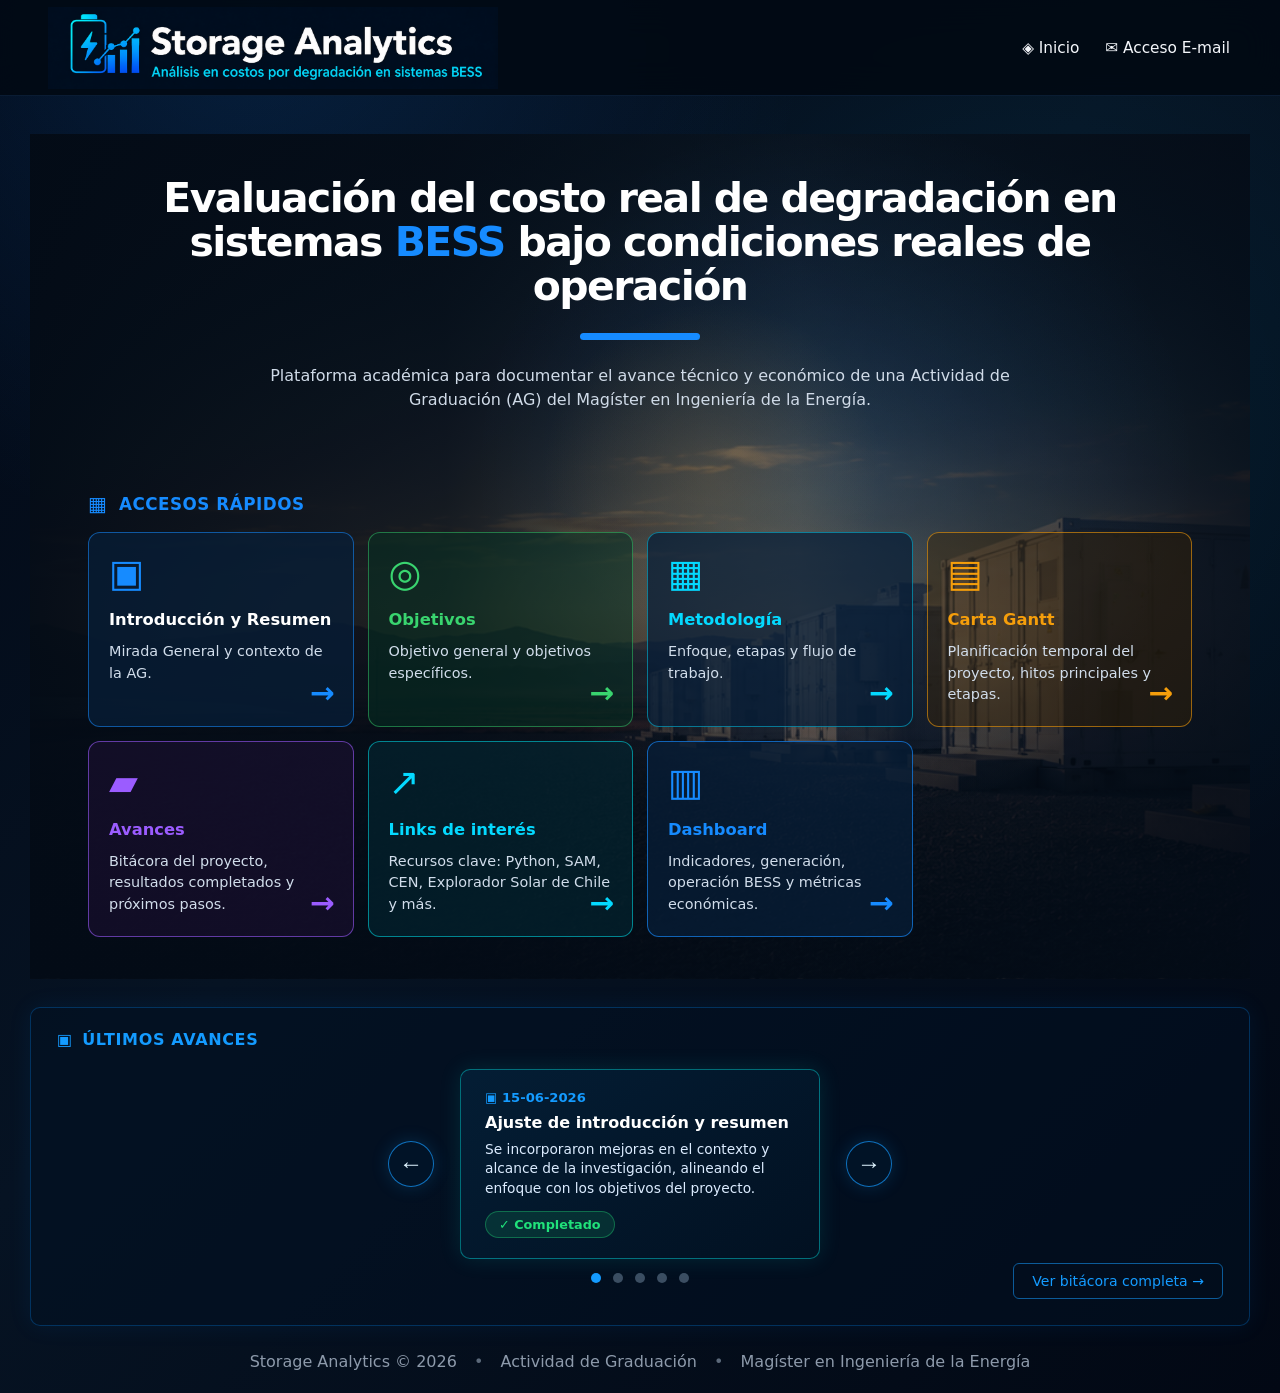
==== index.html @ b5ab6963 "Update index.html" ====
<!DOCTYPE html>
<html lang="es">
<head>
  <meta charset="UTF-8" />
  <meta name="viewport" content="width=device-width, initial-scale=1.0" />

  <title>Storage Analytics | Plataforma de análisis en costos por degradación en sistemas BESS</title>

  <link rel="stylesheet" href="styles.css" />
</head>

<body>
  <header class="site-header">
<a href="/" class="brand" aria-label="Storage Analytics">
  <img src="/assets/logo-storage-analytics.png" alt="Storage Analytics" class="brand-logo">
</a>

    <nav class="nav" aria-label="Navegación principal">
      <a href="index.html">◈ Inicio</a>
      <a href="index.html">✉︎ Acceso E-mail</a>
    </nav>
  </header>

  <main class="home">
    <section class="hero-section" id="inicio">
      <div class="hero-content">
        <div class="hero-text">
          <h2>
            Evaluación del costo real de degradación en sistemas
            <span>BESS</span> bajo condiciones reales de operación
          </h2>

          <div class="title-line"></div>

          <p>
            Plataforma académica para documentar el avance técnico y económico de
            una Actividad de Graduación (AG) del Magíster en Ingeniería de la Energía.
          </p>
        </div>
      </div>

      <section class="quick-section">
        <div class="section-heading">
          <span>▦</span>
          <h3>Accesos rápidos</h3>
        </div>

        <div class="quick-grid">
          <a href="resumen_introduccion" class="quick-card project-card">
            <div class="quick-icon">▣</div>
            <h4>Introducción y Resumen</h4>
            <p>Mirada General y contexto de la AG.</p>
            <span class="quick-arrow">→</span>
          </a>

          <a href="objetivos" class="quick-card objectives-card">
            <div class="quick-icon">◎</div>
            <h4>Objetivos</h4>
            <p>Objetivo general y objetivos específicos.</p>
            <span class="quick-arrow">→</span>
          </a>

          <a href="/metodologia/bloque-1/" class="quick-card methodology-card">
            <div class="quick-icon">▦</div>
            <h4>Metodología</h4>
            <p>Enfoque, etapas y flujo de trabajo.</p>
            <span class="quick-arrow">→</span>
          </a>

          <a href="/gantt/" class="quick-card gantt-card">
            <div class="quick-icon">▤</div>
            <h4>Carta Gantt</h4>
            <p>Planificación temporal del proyecto, hitos principales y etapas.</p>
            <span class="quick-arrow">→</span>
          </a>

          <a href="/avances/" class="quick-card progress-card">
            <div class="quick-icon">▰</div>
            <h4>Avances</h4>
            <p>Bitácora del proyecto, resultados completados y próximos pasos.</p>
            <span class="quick-arrow">→</span>
          </a>

          <a href="/links/" class="quick-card links-card">
            <div class="quick-icon">↗</div>
            <h4>Links de interés</h4>
            <p>Recursos clave: Python, SAM, CEN, Explorador Solar de Chile y más.</p>
            <span class="quick-arrow">→</span>
          </a>

          <a href="/dashboard/" class="quick-card dashboard-card">
            <div class="quick-icon">▥</div>
            <h4>Dashboard</h4>
            <p>Indicadores, generación, operación BESS y métricas económicas.</p>
            <span class="quick-arrow">→</span>
          </a>
        </div>
      </section>
    </section>
    <section class="ultimos-avances">
  <div class="section-title">
    <span>▣</span>
    <h2>ÚLTIMOS AVANCES</h2>
  </div>

  <div class="avances-carousel">
    <button class="carousel-btn left" onclick="cambiarAvance(-1)">←</button>

    <div class="avance-card" id="avanceCard">
      <div class="avance-fecha">▣ 15-06-2026</div>
      <h3>Ajuste de introducción y resumen</h3>
      <p>
        Se incorporaron mejoras en el contexto y alcance de la investigación,
        alineando el enfoque con los objetivos del proyecto.
      </p>
      <span class="avance-estado completado">✓ Completado</span>
    </div>

    <button class="carousel-btn right" onclick="cambiarAvance(1)">→</button>
  </div>

  <div class="carousel-dots" id="carouselDots">
    <span class="dot active"></span>
    <span class="dot"></span>
    <span class="dot"></span>
    <span class="dot"></span>
    <span class="dot"></span>
  </div>

  <div class="bitacora-link">
    <a href="avances.html">Ver bitácora completa →</a>
  </div>
</section>
  </main>

  <footer class="site-footer">
    <p>
      Storage Analytics © 2026
      <span>•</span>
      Actividad de Graduación
      <span>•</span>
      Magíster en Ingeniería de la Energía
    </p>
  </footer>
  <script>
  const avances = [
    {
      fecha: "15-06-2026",
      titulo: "Sección de introducción y resumen",
      estado: "✓ Completado/En Revisión"
    },
    {
      fecha: "15-06-2026",
      titulo: "Sección de Objetivos",
      estado: "✓ Completado/En Revisión"
    },
    {
      fecha: "15-06-2026",
      titulo: "Sección de metodología",
      estado: "En proceso"
    },
    {
      fecha: "15-06-2026",
      titulo: "Procesamiento de datos meteorológicos",
      estado: "En proceso"
    }
  ];

  let avanceActual = 0;

  function cambiarAvance(direccion) {
    avanceActual += direccion;

    if (avanceActual < 0) {
      avanceActual = avances.length - 1;
    }

    if (avanceActual >= avances.length) {
      avanceActual = 0;
    }

    actualizarAvance();
  }

  function actualizarAvance() {
    const avance = avances[avanceActual];
    const card = document.getElementById("avanceCard");

    card.innerHTML = `
      <div class="avance-fecha">▣ ${avance.fecha}</div>
      <h3>${avance.titulo}</h3>
      <p>${avance.descripcion}</p>
      <span class="avance-estado completado">${avance.estado}</span>
    `;

    const dots = document.querySelectorAll(".dot");
    dots.forEach((dot, index) => {
      dot.classList.toggle("active", index === avanceActual);
    });
  }
</script>
</body>
</html>
---- styles.css ----
/* =========================================================
   Storage Analytics - styles.css limpio
   Página principal
   ========================================================= */

:root {
  --bg: #030b16;
  --bg-2: #061426;
  --bg-3: #081d35;
  --panel: rgba(6, 21, 40, 0.84);
  --panel-strong: rgba(8, 30, 56, 0.92);
  --border: rgba(70, 151, 255, 0.27);
  --border-strong: rgba(70, 151, 255, 0.48);

  --text: #ffffff;
  --muted: #b9c8d8;
  --muted-2: #8193a8;

  --blue: #168bff;
  --blue-2: #0077ff;
  --cyan: #04d9ff;
  --green: #39d46f;
  --orange: #f59e0b;
  --purple: #9b5cff;

  --radius-lg: 22px;
  --radius-md: 16px;
  --shadow: 0 30px 80px rgba(0, 0, 0, 0.35);
}

* {
  box-sizing: border-box;
}

html {
  scroll-behavior: smooth;
}

body {
  margin: 0;
  min-height: 100vh;
  font-family: Inter, system-ui, -apple-system, BlinkMacSystemFont, "Segoe UI", sans-serif;
  color: var(--text);
  background:
    radial-gradient(circle at 20% 0%, rgba(22, 139, 255, 0.16), transparent 32%),
    radial-gradient(circle at 80% 30%, rgba(0, 210, 255, 0.08), transparent 35%),
    linear-gradient(135deg, #020815 0%, #061323 45%, #020814 100%);
}

a {
  color: inherit;
}

/* =========================================================
   HEADER
   ========================================================= */

.site-header {
  min-height: 92px;
  padding: 0 48px;
  display: flex;
  align-items: center;
  justify-content: space-between;
  gap: 42px;
  background: rgba(2, 9, 19, 0.9);
  border-bottom: 1px solid rgba(70, 151, 255, 0.13);
  backdrop-filter: blur(18px);
  position: sticky;
  top: 0;
  z-index: 50;
}

.brand {
  width: 340px;
  height: 60px;
  display: block;
  flex: 0 0 auto;
  text-decoration: none;
  overflow: hidden;
  background-image: url("/assets/logo-storage-analytics.png");
  background-repeat: no-repeat;
  background-position: left center;
  background-size: contain;
}

.brand-icon,
.brand-text {
  display: none;
}

.brand-logo,
.brand img {
  width: auto;
  height: 60px;
  max-width: 340px;
  max-height: 60px;
  display: block;
  object-fit: contain;
}

.brand:has(.brand-logo),
.brand:has(img) {
  width: auto;
  max-width: 340px;
  background-image: none;
}


.nav {
  display: flex;
  align-items: center;
  justify-content: flex-end;
  gap: clamp(18px, 1.7vw, 34px);
  margin-left: auto;
}

.nav > a {
  position: relative;
  text-decoration: none;
  color: #f4f7fb;
  font-size: 0.96rem;
  font-weight: 500;
  padding: 34px 2px;
  transition: color 0.2s ease;
  white-space: nowrap;
}

.nav > a:hover {
  color: var(--blue);
}

/* =========================================================
   HOME + HERO
   ========================================================= */

.home {
  width: min(100%, 1780px);
  margin: 0 auto;
  padding: 38px 30px 0;
}

.hero-section {
  position: relative;
  min-height: 760px;
  overflow: hidden;
  display: flex;
  flex-direction: column;
  justify-content: center;
  padding: 52px 58px 42px;
}

.hero-section::before {
  content: "";
  position: absolute;
  inset: 0;
  background:
    linear-gradient(90deg, rgba(3, 11, 22, 0.98) 0%, rgba(3, 11, 22, 0.84) 34%, rgba(3, 11, 22, 0.34) 63%, rgba(3, 11, 22, 0.82) 100%),
    linear-gradient(0deg, rgba(3, 11, 22, 0.92), rgba(3, 11, 22, 0.10) 44%, rgba(3, 11, 22, 0.68)),
    url("/assets/solar-bess-hero.jpg");
  background-size: cover;
  background-position: center;
  opacity: 0.98;
  z-index: -2;
}

.hero-section::after {
  content: "";
  position: absolute;
  inset: 0;
  background:
    radial-gradient(circle at 56% 40%, rgba(255, 174, 63, 0.14), transparent 20%),
    radial-gradient(circle at 66% 40%, rgba(22, 139, 255, 0.11), transparent 38%);
  z-index: -1;
}

/* BLOQUE DEL TEXTO: ocupa el ancho central marcado */
.hero-content {
  width: min(100%, 1120px);
  max-width: 1120px;
  margin: 0 auto;
  transform: translateY(-10px);
}

.hero-text {
  width: 100%;
  max-width: 1120px;
  text-align: center;
}

.hero-text h2 {
  width: 100%;
  max-width: 1120px;
  margin: 0 auto;
  font-size: clamp(2.55rem, 3.2vw, 4.25rem);
  line-height: 1.08;
  letter-spacing: -0.038em;
  text-align: center;
}

.hero-text h2 span {
  color: var(--blue);
}

.title-line {
  width: 120px;
  height: 7px;
  background: var(--blue);
  border-radius: 999px;
  margin: 24px auto 24px;
}

.hero-text p {
  max-width: 780px;
  margin: 0 auto 16px;
  color: #d0dbe8;
  line-height: 1.5;
  font-size: 1rem;
  text-align: center;
}

/* =========================================================
   ACCESOS RÁPIDOS DENTRO DEL HERO
   ========================================================= */

.quick-section {
  width: 100%;
  margin-top: 54px;
  position: relative;
  z-index: 2;
}

.section-heading {
  display: flex;
  align-items: center;
  gap: 12px;
  color: var(--blue);
  margin: 0 0 16px 0;
}

.section-heading span {
  font-size: 1.25rem;
}

.section-heading h3 {
  margin: 0;
  text-transform: uppercase;
  letter-spacing: 0.03em;
  font-size: 1.05rem;
}

.quick-grid {
  display: grid;
  grid-template-columns: repeat(7, minmax(0, 1fr));
  gap: 14px;
  width: 100%;
}

.quick-card {
  position: relative;
  min-height: 176px;
  padding: 22px 20px 20px;
  border-radius: 12px;
  background: rgba(8, 30, 56, 0.74);
  border: 1px solid rgba(70, 151, 255, 0.35);
  color: #ffffff;
  text-decoration: none;
  overflow: hidden;
  transition:
    transform 0.2s ease,
    background 0.2s ease,
    border-color 0.2s ease;
}

.quick-card::before {
  content: "";
  position: absolute;
  inset: 0;
  background: radial-gradient(circle at 15% 10%, rgba(255, 255, 255, 0.08), transparent 30%);
  opacity: 0;
  transition: opacity 0.2s ease;
}

.quick-card:hover {
  transform: translateY(-5px);
  background: rgba(10, 39, 72, 0.92);
}

.quick-card:hover::before {
  opacity: 1;
}

.quick-icon {
  font-size: 2.35rem;
  line-height: 1;
  margin-bottom: 18px;
}

.quick-card h4 {
  margin: 0 0 12px;
  font-size: 1.02rem;
}

.quick-card p {
  margin: 0;
  color: #d1ddeb;
  line-height: 1.5;
  font-size: 0.9rem;
}

.quick-arrow {
  position: absolute;
  right: 18px;
  bottom: 16px;
  font-size: 1.85rem;
  font-weight: 900;
}

.project-card {
  border-color: rgba(22, 139, 255, 0.55);
}

.project-card .quick-icon,
.project-card .quick-arrow {
  color: var(--blue);
}

.objectives-card {
  border-color: rgba(57, 212, 111, 0.48);
  background: rgba(4, 48, 35, 0.52);
}

.objectives-card .quick-icon,
.objectives-card h4,
.objectives-card .quick-arrow {
  color: var(--green);
}

.methodology-card {
  border-color: rgba(4, 217, 255, 0.48);
}

.methodology-card .quick-icon,
.methodology-card h4,
.methodology-card .quick-arrow {
  color: var(--cyan);
}

.gantt-card {
  border-color: rgba(245, 158, 11, 0.58);
  background: rgba(57, 37, 6, 0.42);
}

.gantt-card .quick-icon,
.gantt-card h4,
.gantt-card .quick-arrow {
  color: var(--orange);
}

.progress-card {
  border-color: rgba(155, 92, 255, 0.58);
  background: rgba(35, 18, 59, 0.46);
}

.progress-card .quick-icon,
.progress-card h4,
.progress-card .quick-arrow {
  color: var(--purple);
}

.links-card {
  border-color: rgba(0, 210, 220, 0.58);
  background: rgba(3, 45, 57, 0.5);
}

.links-card .quick-icon,
.links-card h4,
.links-card .quick-arrow {
  color: var(--cyan);
}

.dashboard-card {
  border-color: rgba(22, 139, 255, 0.65);
}

.dashboard-card .quick-icon,
.dashboard-card h4,
.dashboard-card .quick-arrow {
  color: var(--blue);
}

/* =========================================================
   FOOTER
   ========================================================= */

.site-footer {
  padding: 26px 30px 22px;
  text-align: center;
  color: #8d9aab;
}

.site-footer p {
  margin: 0;
}

.site-footer span {
  margin: 0 12px;
  color: #5b697a;
}

/* =========================================================
   RESPONSIVE
   ========================================================= */

@media (max-width: 1450px) {
  .hero-content {
    width: min(100%, 980px);
    max-width: 980px;
    margin-left: auto;
    margin-right: auto;
  }

  .hero-text,
  .hero-text h2 {
    max-width: 980px;
  }

  .quick-grid {
    grid-template-columns: repeat(4, minmax(0, 1fr));
  }
}

@media (max-width: 1180px) {
  .site-header {
    height: auto;
    min-height: 92px;
    padding: 18px 26px;
    flex-direction: column;
    align-items: flex-start;
    gap: 18px;
  }

  .nav {
    width: 100%;
    justify-content: flex-start;
    flex-wrap: wrap;
    gap: 18px 28px;
    margin-left: 0;
  }

  .nav > a {
    padding: 8px 0 14px;
  }

  .home {
    padding: 28px 20px 0;
  }

  .hero-section {
    min-height: auto;
    padding: 58px 36px 38px;
  }

  .hero-content {
    width: 100%;
    max-width: 100%;
    transform: none;
  }

  .hero-text,
  .hero-text h2 {
    max-width: 100%;
  }

  .quick-grid {
    grid-template-columns: repeat(2, minmax(0, 1fr));
  }
}

@media (max-width: 720px) {
  .home {
    padding: 24px 16px 0;
  }

  .site-header {
    padding: 16px;
    gap: 16px;
  }

  .brand {
    width: 260px;
    height: 50px;
    background-size: contain;
  }

  .brand-logo,
  .brand img {
    height: 50px;
    max-width: 260px;
    max-height: 50px;
  }

  .brand:has(.brand-logo),
  .brand:has(img) {
    max-width: 260px;
  }

  .nav {
    flex-direction: column;
    align-items: stretch;
    gap: 0;
  }

  .nav > a {
    display: block;
    width: 100%;
    padding: 12px 0;
    text-align: left;
  }

  .hero-section {
    padding: 42px 22px 30px;
  }

  .hero-text h2 {
    font-size: 2.15rem;
  }

  .hero-text p {
    font-size: 0.96rem;
  }

  .quick-grid {
    grid-template-columns: 1fr;
  }

  .quick-card {
    min-height: 150px;
  }

  .site-footer p {
    line-height: 1.8;
  }
}
/* =========================================================
   REPARACIÓN PÁGINAS INTERNAS
   resumen_introduccion / objetivos / metodologia / avances
   ========================================================= */

.block-page {
  width: min(100%, 1780px);
  margin: 0 auto;
  padding: 38px 30px 0;
}

.block-hero {
  position: relative;
  min-height: 420px;
  display: flex;
  flex-direction: column;
  justify-content: center;
  padding: 64px 58px;
  overflow: hidden;
  background:
    linear-gradient(90deg, rgba(3, 11, 22, 0.98), rgba(3, 11, 22, 0.72)),
    url("/assets/solar-bess-hero.jpg");
  background-size: cover;
  background-position: center;
  border: 1px solid var(--border);
}

.block-kicker {
  display: inline-block;
  margin-bottom: 14px;
  color: var(--blue);
  font-size: 0.86rem;
  font-weight: 850;
  text-transform: uppercase;
  letter-spacing: 0.08em;
}

.block-hero h2 {
  margin: 0;
  max-width: 900px;
  font-size: clamp(2.2rem, 3.8vw, 4.2rem);
  line-height: 1.08;
  letter-spacing: -0.05em;
}

.block-hero p {
  max-width: 980px;
  margin: 22px 0 0;
  color: #d0dbe8;
  font-size: 1.04rem;
  line-height: 1.65;
  text-align: justify;
}

.block-intro-grid {
  display: grid;
  grid-template-columns: 1fr 1fr;
  gap: 22px;
  margin-top: 26px;
}

.block-card {
  padding: 28px;
  border-radius: var(--radius-md);
  background: rgba(4, 16, 31, 0.82);
  border: 1px solid var(--border);
  backdrop-filter: blur(14px);
  box-shadow: var(--shadow);
}

.block-card-large {
  grid-row: span 2;
}

.block-card-header {
  display: flex;
  align-items: center;
  gap: 12px;
  margin-bottom: 18px;
}

.block-card-header span {
  color: var(--blue);
  font-size: 1.5rem;
}

.block-card-header h3 {
  margin: 0;
  color: #ffffff;
  font-size: 1.45rem;
  line-height: 1.2;
}

.block-card p {
  margin: 0 0 16px;
  color: #cbd8e8;
  font-size: 1.04rem;
  line-height: 1.75;
  text-align: justify;
  text-justify: inter-word;
}

.block-card p:last-child {
  margin-bottom: 0;
}

.block-list {
  list-style: none;
  padding: 0;
  margin: 0;
  display: grid;
  gap: 16px;
}

.block-list li {
  padding: 16px;
  border-radius: 12px;
  background: rgba(8, 30, 56, 0.7);
  border: 1px solid rgba(70, 151, 255, 0.22);
}

.block-list strong {
  display: block;
  margin-bottom: 6px;
  color: #ffffff;
  font-weight: 700;
}

.block-list span {
  display: block;
  color: var(--muted);
  line-height: 1.5;
  font-size: 0.94rem;
}

.block-workflow {
  margin-top: 26px;
  padding: 30px 38px 34px;
  border-radius: var(--radius-md);
  background: rgba(4, 16, 31, 0.78);
  border: 1px solid var(--border);
  backdrop-filter: blur(12px);
  box-shadow: var(--shadow);
}

.block-flow-grid {
  display: grid;
  grid-template-columns: repeat(6, minmax(0, 1fr));
  gap: 16px;
}

.block-step {
  min-height: 210px;
  padding: 22px 18px;
  border-radius: 14px;
  background: rgba(8, 30, 56, 0.82);
  border: 1px solid rgba(70, 151, 255, 0.28);
}

.block-step span {
  display: inline-grid;
  place-items: center;
  width: 34px;
  height: 34px;
  margin-bottom: 14px;
  border-radius: 50%;
  background: rgba(22, 139, 255, 0.18);
  border: 1px solid rgba(70, 151, 255, 0.48);
  color: var(--blue);
  font-size: 0.85rem;
  font-weight: 900;
}

.block-step h4 {
  margin: 0 0 10px;
  color: #ffffff;
  font-size: 1.05rem;
}

.block-step p {
  margin: 0;
  color: #c6d5e6;
  font-size: 0.92rem;
  line-height: 1.5;
  text-align: justify;
}

.block-comparison {
  display: grid;
  grid-template-columns: repeat(2, minmax(0, 1fr));
  gap: 22px;
  margin-top: 26px;
}

.comparison-card {
  padding: 30px;
  border-radius: var(--radius-md);
  background: rgba(4, 16, 31, 0.82);
  border: 1px solid var(--border);
  box-shadow: var(--shadow);
}

.comparison-card h3 {
  margin: 0 0 14px;
  color: #ffffff;
  font-size: 1.45rem;
}

.comparison-card p {
  margin: 0;
  color: #cbd8e8;
  font-size: 1.04rem;
  line-height: 1.65;
  text-align: justify;
}

.block-output {
  display: flex;
  align-items: center;
  justify-content: space-between;
  gap: 30px;
  margin-top: 26px;
  padding: 34px;
  border-radius: var(--radius-md);
  background:
    linear-gradient(135deg, rgba(22, 139, 255, 0.16), rgba(4, 16, 31, 0.92));
  border: 1px solid rgba(70, 151, 255, 0.34);
  box-shadow: var(--shadow);
}

.block-output h3 {
  margin: 0 0 12px;
  font-size: 1.6rem;
}

.block-output p {
  max-width: 880px;
  margin: 0;
  color: #cbd8e8;
  font-size: 1.04rem;
  line-height: 1.6;
  text-align: justify;
}

@media (max-width: 1280px) {
  .block-flow-grid {
    grid-template-columns: repeat(3, minmax(0, 1fr));
  }
}

@media (max-width: 1180px) {
  .block-intro-grid,
  .block-comparison {
    grid-template-columns: 1fr;
  }

  .block-card-large {
    grid-row: auto;
  }

  .block-output {
    flex-direction: column;
    align-items: flex-start;
  }
}

@media (max-width: 720px) {
  .block-page {
    padding: 24px 16px 0;
  }

  .block-hero {
    min-height: 360px;
    padding: 38px 24px;
  }

  .block-hero h2 {
    font-size: 2.2rem;
  }

  .block-hero p {
    font-size: 0.96rem;
  }

  .block-card,
  .block-workflow,
  .comparison-card,
  .block-output {
    padding: 22px 18px;
  }

  .block-flow-grid {
    grid-template-columns: 1fr;
  }

  .block-step {
    min-height: auto;
  }
}
/* FIX FINAL LOGO LEGIBLE */

.site-header {
  min-height: 96px !important;
  height: 96px !important;
  padding: 0 48px !important;
}

.brand {
  width: 450px !important;
  height: 82px !important;
  max-width: 450px !important;
  max-height: 82px !important;
  flex: 0 0 450px !important;
  display: block !important;
  overflow: hidden !important;
  background-image: url("/assets/logo-storage-analytics.png") !important;
  background-repeat: no-repeat !important;
  background-position: left center !important;
  background-size: 450px auto !important;
}

.brand-icon,
.brand-text,
.brand img,
.brand-logo {
  display: none !important;
}

.nav {
  margin-left: auto !important;
}
/* =========================================================
   FIX MOBILE HEADER + LOGO + NAV
   Solo afecta smartphone
   ========================================================= */

@media (max-width: 720px) {
  .site-header {
    position: sticky !important;
    top: 0 !important;
    z-index: 9999 !important;

    width: 100% !important;
    height: auto !important;
    min-height: 112px !important;

    padding: 12px 16px 14px !important;

    display: flex !important;
    flex-direction: column !important;
    align-items: flex-start !important;
    justify-content: center !important;
    gap: 10px !important;

    background: rgba(2, 9, 19, 0.98) !important;
    border-bottom: 1px solid rgba(70, 151, 255, 0.22) !important;
    backdrop-filter: blur(18px) !important;
  }

  .brand {
    width: 300px !important;
    max-width: calc(100vw - 32px) !important;
    height: 58px !important;
    max-height: 58px !important;

    display: block !important;
    flex: 0 0 auto !important;
    overflow: hidden !important;

    background-image: url("/assets/logo-storage-analytics.png") !important;
    background-repeat: no-repeat !important;
    background-position: left center !important;
    background-size: contain !important;
  }

  .brand-icon,
  .brand-text,
  .brand img,
  .brand-logo {
    display: none !important;
  }

  .nav {
    width: 100% !important;
    margin-left: 0 !important;

    display: flex !important;
    flex-direction: row !important;
    align-items: center !important;
    justify-content: flex-start !important;
    gap: 10px !important;

    padding: 0 !important;
    background: transparent !important;
  }

  .nav > a {
    display: inline-flex !important;
    align-items: center !important;
    justify-content: center !important;

    width: auto !important;
    padding: 8px 12px !important;

    color: #ffffff !important;
    font-size: 0.9rem !important;
    font-weight: 700 !important;
    line-height: 1 !important;
    text-align: center !important;
    text-decoration: none !important;
    white-space: nowrap !important;

    background: rgba(8, 30, 56, 0.92) !important;
    border: 1px solid rgba(70, 151, 255, 0.36) !important;
    border-radius: 999px !important;
    box-shadow: 0 8px 22px rgba(0, 0, 0, 0.22) !important;
  }

  .nav > a:hover {
    color: #48aaff !important;
    background: rgba(10, 39, 72, 0.98) !important;
  }

  .home {
    padding-top: 20px !important;
  }

  .hero-section {
    padding-top: 44px !important;
  }
}

/* =========================================================
   RESUMEN E INTRODUCCIÓN - FINAL CORREGIDO
   - Brillo controlado
   - Sin franja blanca
   - Párrafos nivelados
   /resumen_introduccion/
   ========================================================= */

.ri-page {
  width: 100%;
  margin: 0;
  padding: 26px 0 34px;
  background: #061426;
}

/* CONTENEDORES GENERALES */
.ri-panel {
  position: relative;
  width: min(100% - 190px, 1620px);
  margin: 0 auto 22px;
  overflow: hidden;
  border: 1px solid rgba(70, 151, 255, 0.22);
  background-size: cover;
  background-position: center;
  background-repeat: no-repeat;
  box-shadow: 0 24px 70px rgba(0, 0, 0, 0.26);
}

/* BRILLO CONTROLADO: imagen visible, pero oscura */
.ri-panel::before {
  content: "";
  position: absolute;
  inset: 0;
  z-index: 1;
  background:
    linear-gradient(
      90deg,
      rgba(3, 11, 22, 0.82) 0%,
      rgba(3, 11, 22, 0.66) 46%,
      rgba(3, 11, 22, 0.78) 100%
    ),
    linear-gradient(
      0deg,
      rgba(3, 11, 22, 0.74),
      rgba(3, 11, 22, 0.24) 48%,
      rgba(3, 11, 22, 0.66)
    );
}

.ri-center,
.ri-two-columns {
  position: relative;
  z-index: 2;
}

/* BLOQUE 1 */
.ri-panel-main {
  min-height: 330px;
  display: flex;
  align-items: center;
  justify-content: center;
  text-align: center;
  background-image: url("/assets/solar-bess-hero.jpg");
}

.ri-center {
  width: min(100%, 1050px);
  margin: 0 auto;
  padding: 48px 28px;
  text-align: center;
}

.ri-center h1 {
  max-width: 950px;
  margin: 0 auto;
  color: #ffffff;
  font-size: clamp(2.7rem, 3.5vw, 4.35rem);
  line-height: 1.06;
  letter-spacing: -0.04em;
}

.ri-center p {
  max-width: 760px;
  margin: 0 auto;
  color: #d7e2ee;
  font-size: 0.98rem;
  line-height: 1.55;
  text-align: center;
}

/* LÍNEAS AZULES */
.ri-line {
  width: 105px;
  height: 6px;
  margin: 20px auto 24px;
  border-radius: 999px;
  background: var(--blue);
}

.ri-line.small {
  width: 82px;
  height: 5px;
  margin: 8px 0 28px;
}

/* BLOQUES 2 Y 3 */
.ri-panel-intro,
.ri-panel-summary {
  display: flex;
  align-items: flex-start;
}

.ri-panel-intro {
  min-height: 340px;
  background-image: url("/assets/intro-bess.jpg");
}

.ri-panel-summary {
  min-height: 340px;
  background-image: url("/assets/resumen-bess.jpg");
}

.ri-two-columns {
  width: 100%;
  max-width: 1280px;
  margin: 0 auto;
  padding: 28px 30px 36px;
  display: grid;
  grid-template-columns: minmax(0, 1fr) minmax(0, 1fr);
  gap: 68px;
  align-items: start;
}

.ri-text {
  align-self: start;
  color: #ffffff;
  border: none !important;
  background: transparent !important;
  box-shadow: none !important;
}

.ri-text h2 {
  display: inline-block;
  margin: 0;
  padding: 0 10px 0 0;
  color: #ffffff;
  font-size: clamp(2rem, 2.45vw, 3rem);
  line-height: 1.08;
  letter-spacing: -0.035em;
  background: rgba(3, 11, 22, 0.42);
}

.ri-text p {
  margin: 0 0 18px;
  color: #ffffff;
  font-size: 0.88rem;
  line-height: 1.62;
  text-align: justify;
  text-justify: inter-word;
}

.ri-text p:last-child {
  margin-bottom: 0;
}

/* NIVELACIÓN EXACTA:
   La columna derecha parte al nivel del primer párrafo de la izquierda,
   dejando arriba solo el espacio equivalente al título + línea azul. */
.ri-panel-intro .ri-text-right-column,
.ri-panel-summary .ri-text-right-column {
  padding-top: 88px !important;
  border: none !important;
  background: transparent !important;
  box-shadow: none !important;
}

/* SIN FRANJA BLANCA */
.ri-plus {
  width: min(100% - 190px, 1620px);
  height: 22px;
  margin: -22px auto 22px;
  display: grid;
  place-items: center;
  background: #061426 !important;
  color: var(--blue);
  font-size: 1.35rem;
  font-weight: 900;
  line-height: 1;
  border: none !important;
  box-shadow: none !important;
  position: relative;
  z-index: 5;
}

/* RESPONSIVE */
@media (max-width: 1180px) {
  .ri-panel,
  .ri-plus {
    width: min(100% - 48px, 1000px);
  }

  .ri-two-columns {
    grid-template-columns: 1fr;
    gap: 26px;
    padding: 34px 28px;
  }

  .ri-panel-intro .ri-text-right-column,
  .ri-panel-summary .ri-text-right-column {
    padding-top: 0 !important;
  }

  .ri-panel-intro,
  .ri-panel-summary {
    min-height: auto;
  }
}

@media (max-width: 720px) {
  .ri-page {
    padding: 18px 0 26px;
  }

  .ri-panel,
  .ri-plus {
    width: calc(100% - 28px);
  }

  .ri-panel-main {
    min-height: 360px;
  }

  .ri-center {
    padding: 42px 18px;
  }

  .ri-center h1 {
    font-size: 2.25rem;
  }

  .ri-center p {
    font-size: 0.93rem;
  }

  .ri-two-columns {
    padding: 30px 18px;
  }

  .ri-text h2 {
    font-size: 2rem;
  }

  .ri-text p {
    font-size: 0.92rem;
    line-height: 1.58;
  }
}


/* =========================================================
   FIX FINAL: BORDES VISIBLES EN LOS 4 LADOS
   El borde real queda reforzado con outline interno para que
   arriba y abajo se vean igual que los laterales.
   ========================================================= */

.ri-panel {
  border: 1px solid rgba(70, 151, 255, 0.52) !important;
  outline: 1px solid rgba(70, 151, 255, 0.36) !important;
  outline-offset: -1px !important;
  box-shadow:
    inset 0 1px 0 rgba(180, 220, 255, 0.32),
    inset 0 -1px 0 rgba(180, 220, 255, 0.32),
    inset 1px 0 0 rgba(180, 220, 255, 0.22),
    inset -1px 0 0 rgba(180, 220, 255, 0.22),
    0 24px 70px rgba(0, 0, 0, 0.26) !important;
}

/* Evita que el separador o el margen tape el borde inferior */
.ri-plus {
  margin: 0 auto 22px !important;
}

/* Da aire entre bloques para que se vea el borde superior/inferior completo */
.ri-panel {
  margin-bottom: 22px !important;
}
/* =========================================================
   TARJETAS FINALES: BIBLIOGRAFÍA + USO DE IA
   ========================================================= */

.ri-panel-extra {
  min-height: auto;
  display: flex;
  align-items: center;
  justify-content: center;
  padding: 42px 0 48px;
  background: transparent;
  border: none;
  box-shadow: none;
}

.ri-panel-extra::before {
  display: none;
}

.ri-extra-grid {
  width: min(100% - 190px, 1620px);
  display: grid;
  grid-template-columns: repeat(2, minmax(0, 1fr));
  gap: 22px;
}

.ri-extra-card {
  position: relative;
  min-height: 170px;
  padding: 24px 24px 22px;
  border-radius: 12px;
  color: #ffffff;
  text-decoration: none;
  overflow: hidden;
  background: rgba(8, 30, 56, 0.74);
  border: 1px solid rgba(70, 151, 255, 0.35);
  transition:
    transform 0.2s ease,
    background 0.2s ease,
    border-color 0.2s ease;
}

.ri-extra-card::before {
  content: "";
  position: absolute;
  inset: 0;
  background: radial-gradient(circle at 15% 10%, rgba(255, 255, 255, 0.08), transparent 30%);
  opacity: 0;
  transition: opacity 0.2s ease;
}

.ri-extra-card:hover {
  transform: translateY(-4px);
  background: rgba(10, 39, 72, 0.92);
}

.ri-extra-card:hover::before {
  opacity: 1;
}

.ri-extra-icon {
  position: relative;
  z-index: 2;
  font-size: 2.1rem;
  line-height: 1;
  margin-bottom: 18px;
}

.ri-extra-card h3 {
  position: relative;
  z-index: 2;
  margin: 0 0 12px;
  font-size: 1.08rem;
  line-height: 1.25;
}

.ri-extra-card p {
  position: relative;
  z-index: 2;
  max-width: 520px;
  margin: 0;
  color: #d1ddeb;
  line-height: 1.5;
  font-size: 0.92rem;
}

.ri-extra-arrow {
  position: absolute;
  right: 20px;
  bottom: 16px;
  z-index: 2;
  font-size: 1.75rem;
  font-weight: 900;
}

/* Tarjeta bibliografía */
.bibliography-card {
  border-color: rgba(245, 158, 11, 0.58);
  background: rgba(57, 37, 6, 0.42);
}

.bibliography-card .ri-extra-icon,
.bibliography-card h3,
.bibliography-card .ri-extra-arrow {
  color: var(--orange);
}

/* Tarjeta IA */
.ai-card {
  border-color: rgba(155, 92, 255, 0.58);
  background: rgba(35, 18, 59, 0.46);
}

.ai-card .ri-extra-icon,
.ai-card h3,
.ai-card .ri-extra-arrow {
  color: var(--purple);
}

@media (max-width: 1180px) {
  .ri-extra-grid {
    width: min(100% - 48px, 1000px);
  }
}

@media (max-width: 720px) {
  .ri-panel-extra {
    padding: 30px 0 36px;
  }

  .ri-extra-grid {
    width: calc(100% - 28px);
    grid-template-columns: 1fr;
  }

  .ri-extra-card {
    min-height: 150px;
  }
}
.ultimos-avances {
  max-width: 1280px;
  margin: 28px auto 0;
  padding: 22px 26px 26px;
  border: 1px solid rgba(0, 140, 255, 0.28);
  border-radius: 10px;
  background: rgba(2, 18, 36, 0.55);
  box-shadow: 0 0 24px rgba(0, 140, 255, 0.08);
}

.ultimos-avances .section-title {
  display: flex;
  align-items: center;
  gap: 10px;
  color: #149bff;
  margin-bottom: 20px;
}

.ultimos-avances .section-title h2 {
  font-size: 1rem;
  margin: 0;
  letter-spacing: 0.04em;
}

.avances-carousel {
  display: flex;
  align-items: center;
  justify-content: center;
  gap: 26px;
  min-height: 150px;
}

.avance-card {
  width: 360px;
  min-height: 115px;
  padding: 20px 24px;
  border: 1px solid rgba(0, 220, 220, 0.45);
  border-radius: 10px;
  background: linear-gradient(
    145deg,
    rgba(4, 31, 55, 0.92),
    rgba(2, 17, 34, 0.92)
  );
  box-shadow: 0 0 22px rgba(0, 220, 220, 0.12);
}

.avance-fecha {
  font-size: 0.82rem;
  color: #149bff;
  font-weight: 700;
  margin-bottom: 8px;
}

.avance-card h3 {
  margin: 0 0 8px;
  color: #ffffff;
  font-size: 1rem;
  font-weight: 800;
}

.avance-card p {
  margin: 0 0 12px;
  color: #dcecff;
  font-size: 0.86rem;
  line-height: 1.45;
}

.avance-estado {
  display: inline-block;
  padding: 5px 13px;
  border-radius: 999px;
  font-size: 0.8rem;
  font-weight: 700;
}

.avance-estado.completado {
  color: #20e17a;
  background: rgba(32, 225, 122, 0.12);
  border: 1px solid rgba(32, 225, 122, 0.35);
}

.carousel-btn {
  width: 46px;
  height: 46px;
  border-radius: 50%;
  border: 1px solid rgba(20, 155, 255, 0.7);
  background: rgba(2, 20, 40, 0.85);
  color: #dff4ff;
  font-size: 1.5rem;
  cursor: pointer;
  box-shadow: 0 0 18px rgba(20, 155, 255, 0.18);
  transition: 0.2s ease;
}

.carousel-btn:hover {
  background: rgba(20, 155, 255, 0.18);
  transform: scale(1.05);
}

.carousel-dots {
  display: flex;
  justify-content: center;
  gap: 12px;
  margin-top: 14px;
}

.dot {
  width: 10px;
  height: 10px;
  border-radius: 50%;
  background: rgba(180, 210, 240, 0.32);
}

.dot.active {
  background: #149bff;
}

.bitacora-link {
  display: flex;
  justify-content: flex-end;
  margin-top: -20px;
}

.bitacora-link a {
  color: #149bff;
  text-decoration: none;
  border: 1px solid rgba(20, 155, 255, 0.55);
  padding: 9px 18px;
  border-radius: 6px;
  font-size: 0.88rem;
  transition: 0.2s ease;
}

.bitacora-link a:hover {
  background: rgba(20, 155, 255, 0.12);
}
@media (max-width: 768px) {
  .ultimos-avances {
    margin: 24px 16px 0;
    padding: 20px 16px 24px;
  }

  .avances-carousel {
    gap: 12px;
  }

  .avance-card {
    width: 100%;
    max-width: 310px;
    padding: 18px;
  }

  .carousel-btn {
    width: 38px;
    height: 38px;
    font-size: 1.2rem;
  }

  .bitacora-link {
    justify-content: center;
    margin-top: 18px;
  }
}
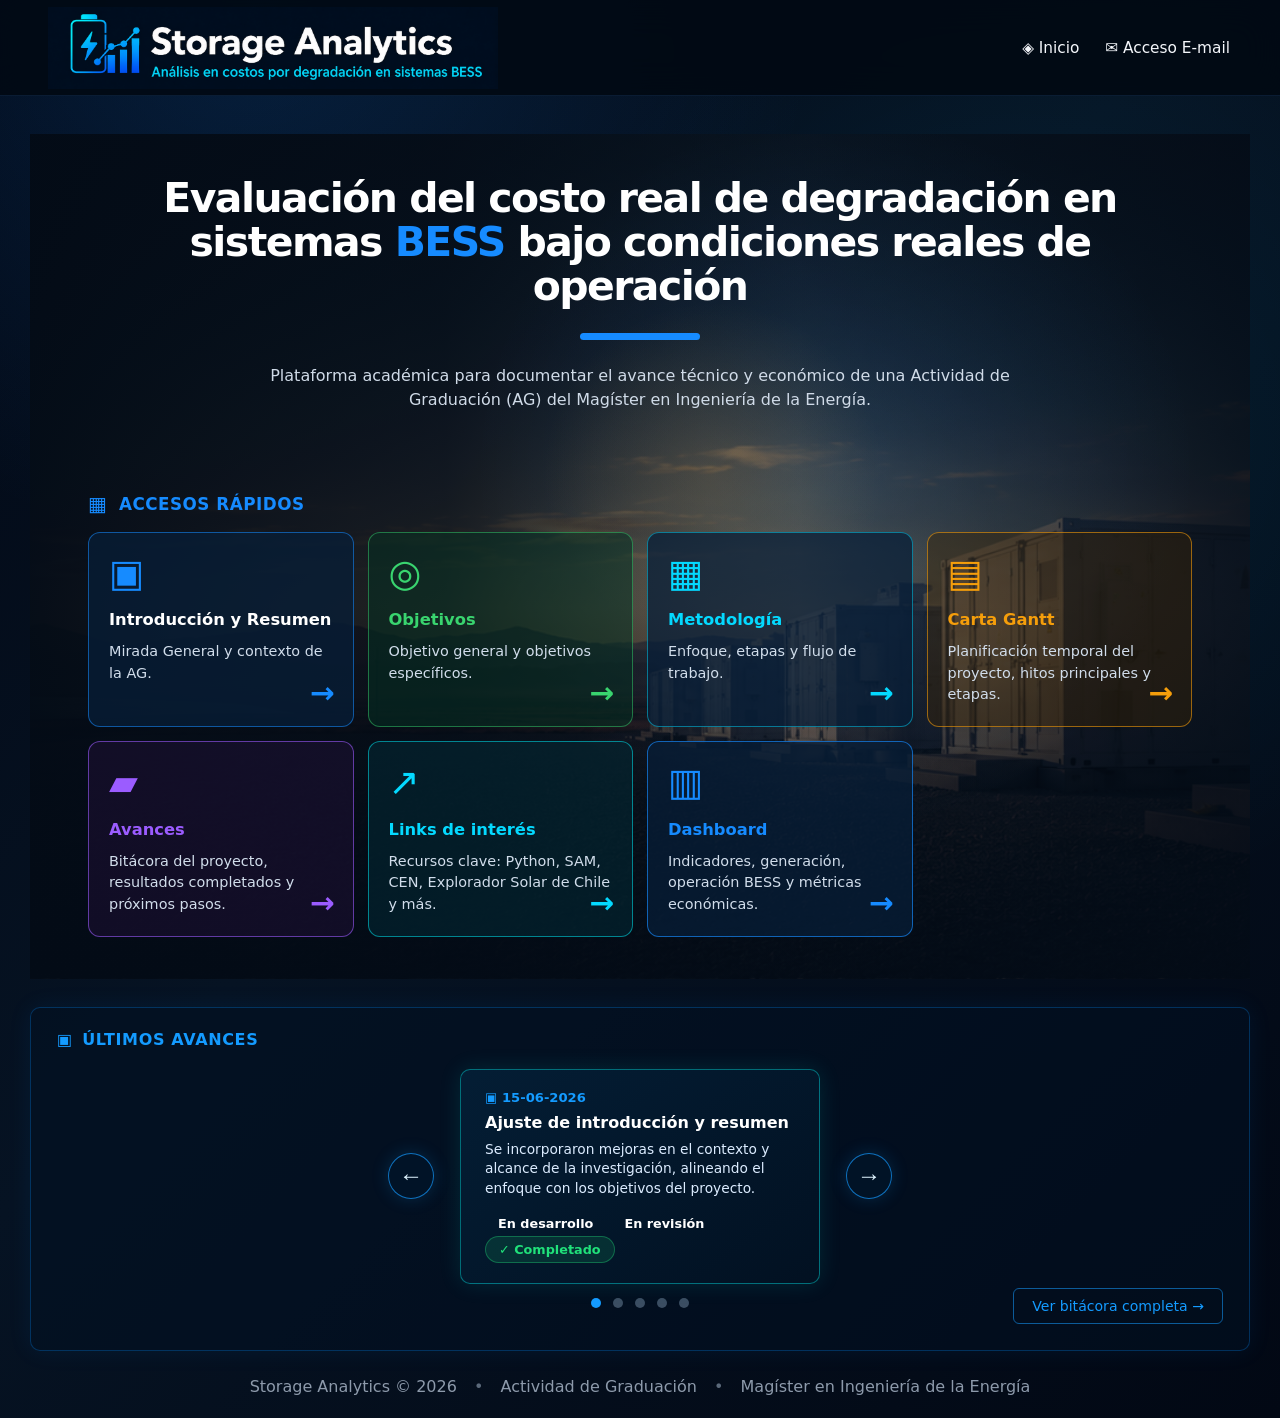
==== commit 7f50db29: "Update index.html" ====
--- a/index.html
+++ b/index.html
@@ -113,7 +113,9 @@
         Se incorporaron mejoras en el contexto y alcance de la investigación,
         alineando el enfoque con los objetivos del proyecto.
       </p>
-      <span class="avance-estado completado">✓ Completado</span>
+     <span class="avance-estado en-desarrollo">En desarrollo</span>
+     <span class="avance-estado en-revision">En revisión</span>
+     <span class="avance-estado completado">✓ Completado</span>
     </div>
 
     <button class="carousel-btn right" onclick="cambiarAvance(1)">→</button>
@@ -147,21 +149,25 @@
     {
       fecha: "15-06-2026",
       titulo: "Sección de introducción y resumen",
+      descripcion: "Se redacta la sección introducción y resumen.",
       estado: "✓ Completado/En Revisión"
     },
     {
       fecha: "15-06-2026",
       titulo: "Sección de Objetivos",
+      descripcion: "Se redacta el objetivo general y específicos.",
       estado: "✓ Completado/En Revisión"
     },
     {
       fecha: "15-06-2026",
       titulo: "Sección de metodología",
+      descripcion: "Se debe establecer un flujo lógico escrito y detallado además de un diagrama",
       estado: "En proceso"
     },
     {
       fecha: "15-06-2026",
       titulo: "Procesamiento de datos meteorológicos",
+      descripcion: "Se deben establecer métricas diarias, mensuales y anuales del recurso solar viento y temperatura.",
       estado: "En proceso"
     }
   ];
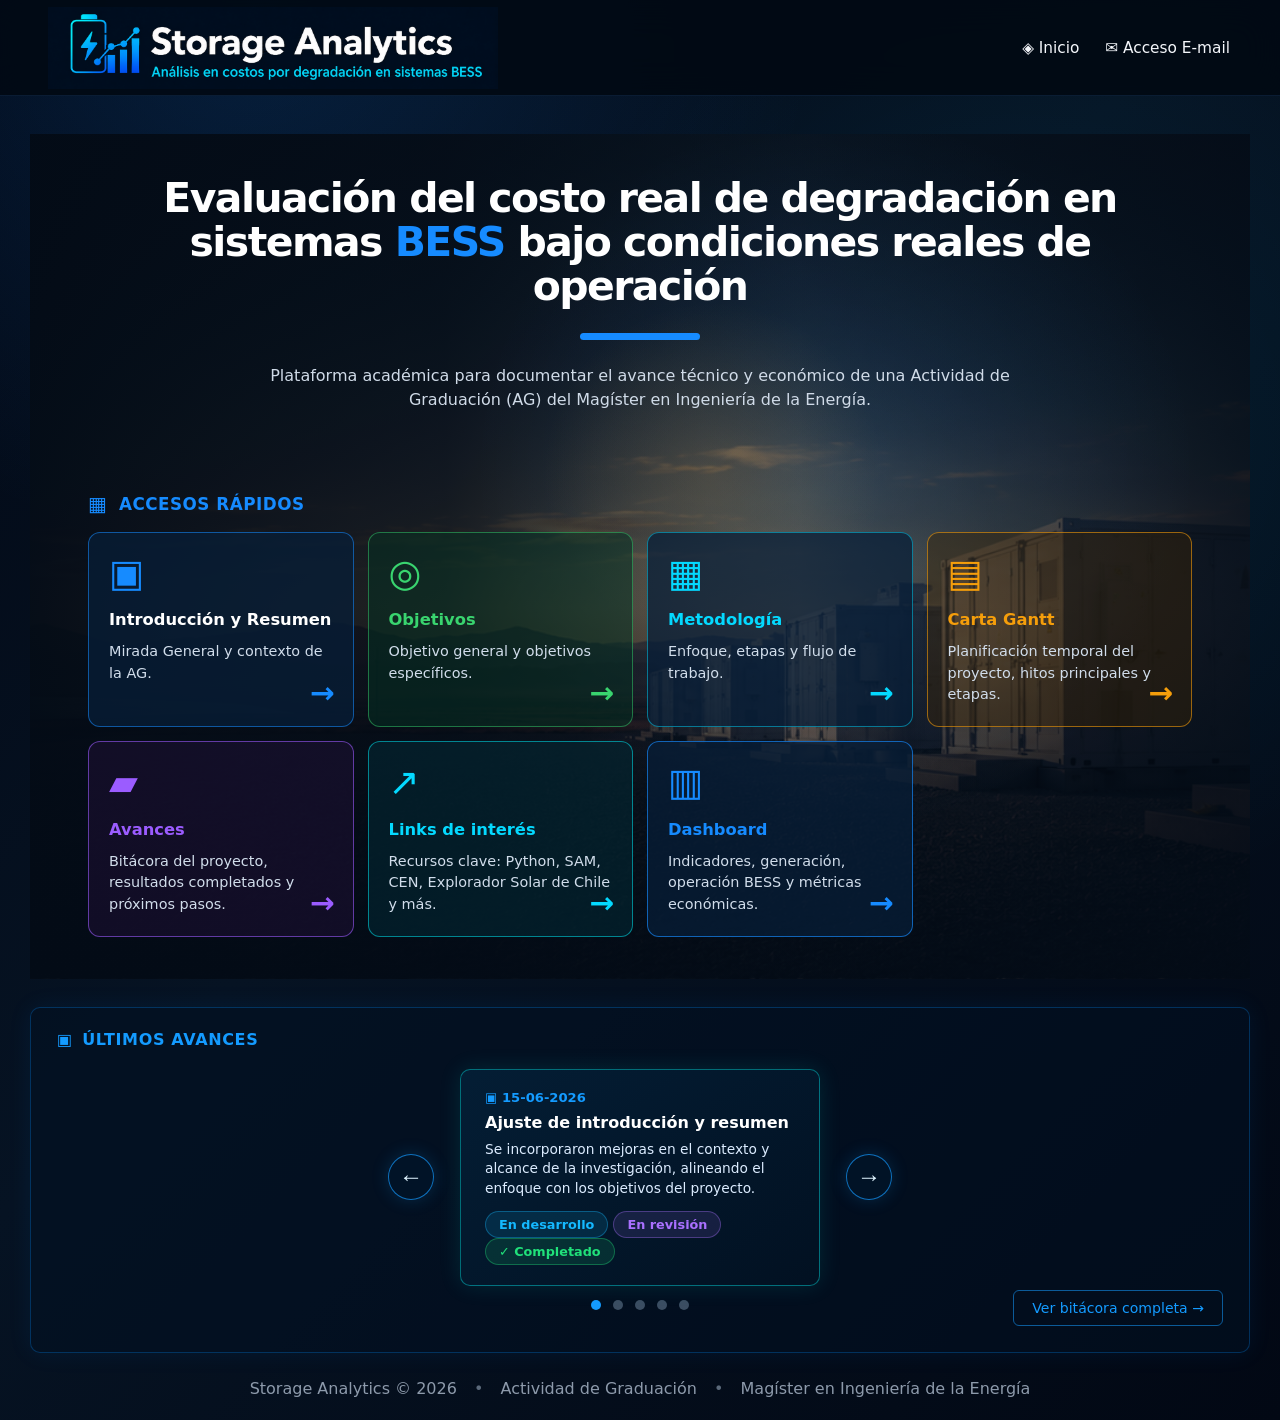
==== commit da5eaab7: "Update index.html" ====
--- a/index.html
+++ b/index.html
@@ -150,25 +150,29 @@
       fecha: "15-06-2026",
       titulo: "Sección de introducción y resumen",
       descripcion: "Se redacta la sección introducción y resumen.",
-      estado: "✓ Completado/En Revisión"
+      estado: "En desarrollo",
+      claseEstado: "en-desarrollo"
     },
     {
       fecha: "15-06-2026",
       titulo: "Sección de Objetivos",
       descripcion: "Se redacta el objetivo general y específicos.",
-      estado: "✓ Completado/En Revisión"
+      estado: "En desarrollo",
+      claseEstado: "en-desarrollo"
     },
     {
       fecha: "15-06-2026",
       titulo: "Sección de metodología",
       descripcion: "Se debe establecer un flujo lógico escrito y detallado además de un diagrama",
-      estado: "En proceso"
+      estado: "En desarrollo",
+      claseEstado: "en-desarrollo"
     },
     {
       fecha: "15-06-2026",
       titulo: "Procesamiento de datos meteorológicos",
       descripcion: "Se deben establecer métricas diarias, mensuales y anuales del recurso solar viento y temperatura.",
-      estado: "En proceso"
+      estado: "En desarrollo",
+      claseEstado: "en-desarrollo"
     }
   ];
 
--- a/styles.css
+++ b/styles.css
@@ -1561,3 +1561,20 @@
     margin-top: 18px;
   }
 }
+.avance-estado.completado {
+  color: #20e17a;
+  background: rgba(32, 225, 122, 0.12);
+  border: 1px solid rgba(32, 225, 122, 0.35);
+}
+
+.avance-estado.en-desarrollo {
+  color: #14b8ff;
+  background: rgba(20, 184, 255, 0.12);
+  border: 1px solid rgba(20, 184, 255, 0.35);
+}
+
+.avance-estado.en-revision {
+  color: #a970ff;
+  background: rgba(169, 112, 255, 0.12);
+  border: 1px solid rgba(169, 112, 255, 0.35);
+}
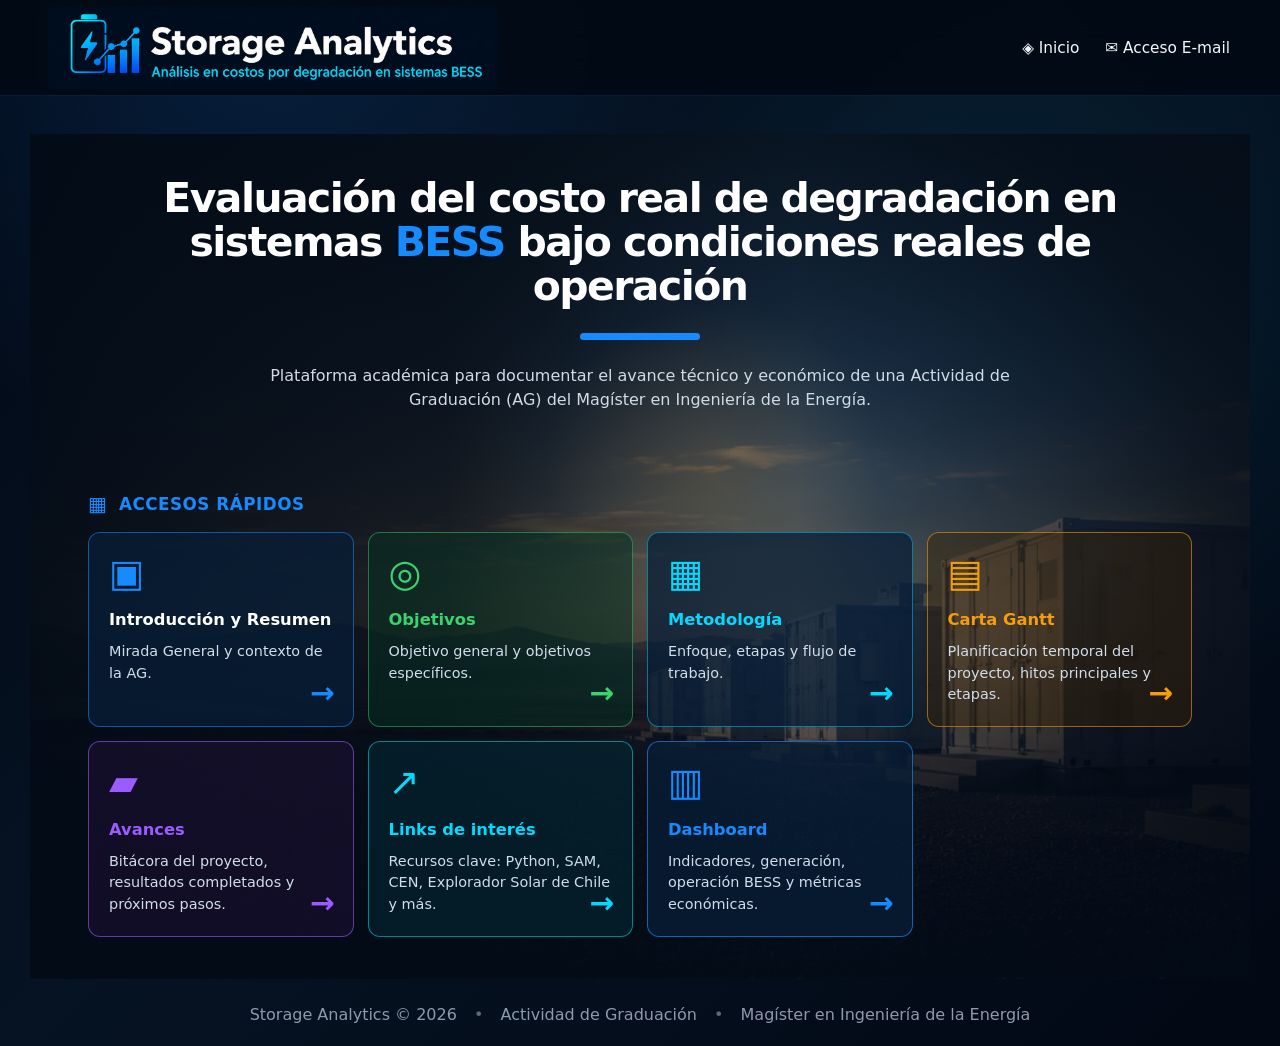
==== commit 655ed023: "Update index.html" ====
--- a/index.html
+++ b/index.html
@@ -97,42 +97,6 @@
         </div>
       </section>
     </section>
-    <section class="ultimos-avances">
-  <div class="section-title">
-    <span>▣</span>
-    <h2>ÚLTIMOS AVANCES</h2>
-  </div>
-
-  <div class="avances-carousel">
-    <button class="carousel-btn left" onclick="cambiarAvance(-1)">←</button>
-
-    <div class="avance-card" id="avanceCard">
-      <div class="avance-fecha">▣ 15-06-2026</div>
-      <h3>Ajuste de introducción y resumen</h3>
-      <p>
-        Se incorporaron mejoras en el contexto y alcance de la investigación,
-        alineando el enfoque con los objetivos del proyecto.
-      </p>
-     <span class="avance-estado en-desarrollo">En desarrollo</span>
-     <span class="avance-estado en-revision">En revisión</span>
-     <span class="avance-estado completado">✓ Completado</span>
-    </div>
-
-    <button class="carousel-btn right" onclick="cambiarAvance(1)">→</button>
-  </div>
-
-  <div class="carousel-dots" id="carouselDots">
-    <span class="dot active"></span>
-    <span class="dot"></span>
-    <span class="dot"></span>
-    <span class="dot"></span>
-    <span class="dot"></span>
-  </div>
-
-  <div class="bitacora-link">
-    <a href="avances.html">Ver bitácora completa →</a>
-  </div>
-</section>
   </main>
 
   <footer class="site-footer">
@@ -144,70 +108,5 @@
       Magíster en Ingeniería de la Energía
     </p>
   </footer>
-  <script>
-  const avances = [
-    {
-      fecha: "15-06-2026",
-      titulo: "Sección de introducción y resumen",
-      descripcion: "Se redacta la sección introducción y resumen.",
-      estado: "En desarrollo",
-      claseEstado: "en-desarrollo"
-    },
-    {
-      fecha: "15-06-2026",
-      titulo: "Sección de Objetivos",
-      descripcion: "Se redacta el objetivo general y específicos.",
-      estado: "En desarrollo",
-      claseEstado: "en-desarrollo"
-    },
-    {
-      fecha: "15-06-2026",
-      titulo: "Sección de metodología",
-      descripcion: "Se debe establecer un flujo lógico escrito y detallado además de un diagrama",
-      estado: "En desarrollo",
-      claseEstado: "en-desarrollo"
-    },
-    {
-      fecha: "15-06-2026",
-      titulo: "Procesamiento de datos meteorológicos",
-      descripcion: "Se deben establecer métricas diarias, mensuales y anuales del recurso solar viento y temperatura.",
-      estado: "En desarrollo",
-      claseEstado: "en-desarrollo"
-    }
-  ];
-
-  let avanceActual = 0;
-
-  function cambiarAvance(direccion) {
-    avanceActual += direccion;
-
-    if (avanceActual < 0) {
-      avanceActual = avances.length - 1;
-    }
-
-    if (avanceActual >= avances.length) {
-      avanceActual = 0;
-    }
-
-    actualizarAvance();
-  }
-
-  function actualizarAvance() {
-    const avance = avances[avanceActual];
-    const card = document.getElementById("avanceCard");
-
-    card.innerHTML = `
-      <div class="avance-fecha">▣ ${avance.fecha}</div>
-      <h3>${avance.titulo}</h3>
-      <p>${avance.descripcion}</p>
-      <span class="avance-estado completado">${avance.estado}</span>
-    `;
-
-    const dots = document.querySelectorAll(".dot");
-    dots.forEach((dot, index) => {
-      dot.classList.toggle("active", index === avanceActual);
-    });
-  }
-</script>
 </body>
 </html>
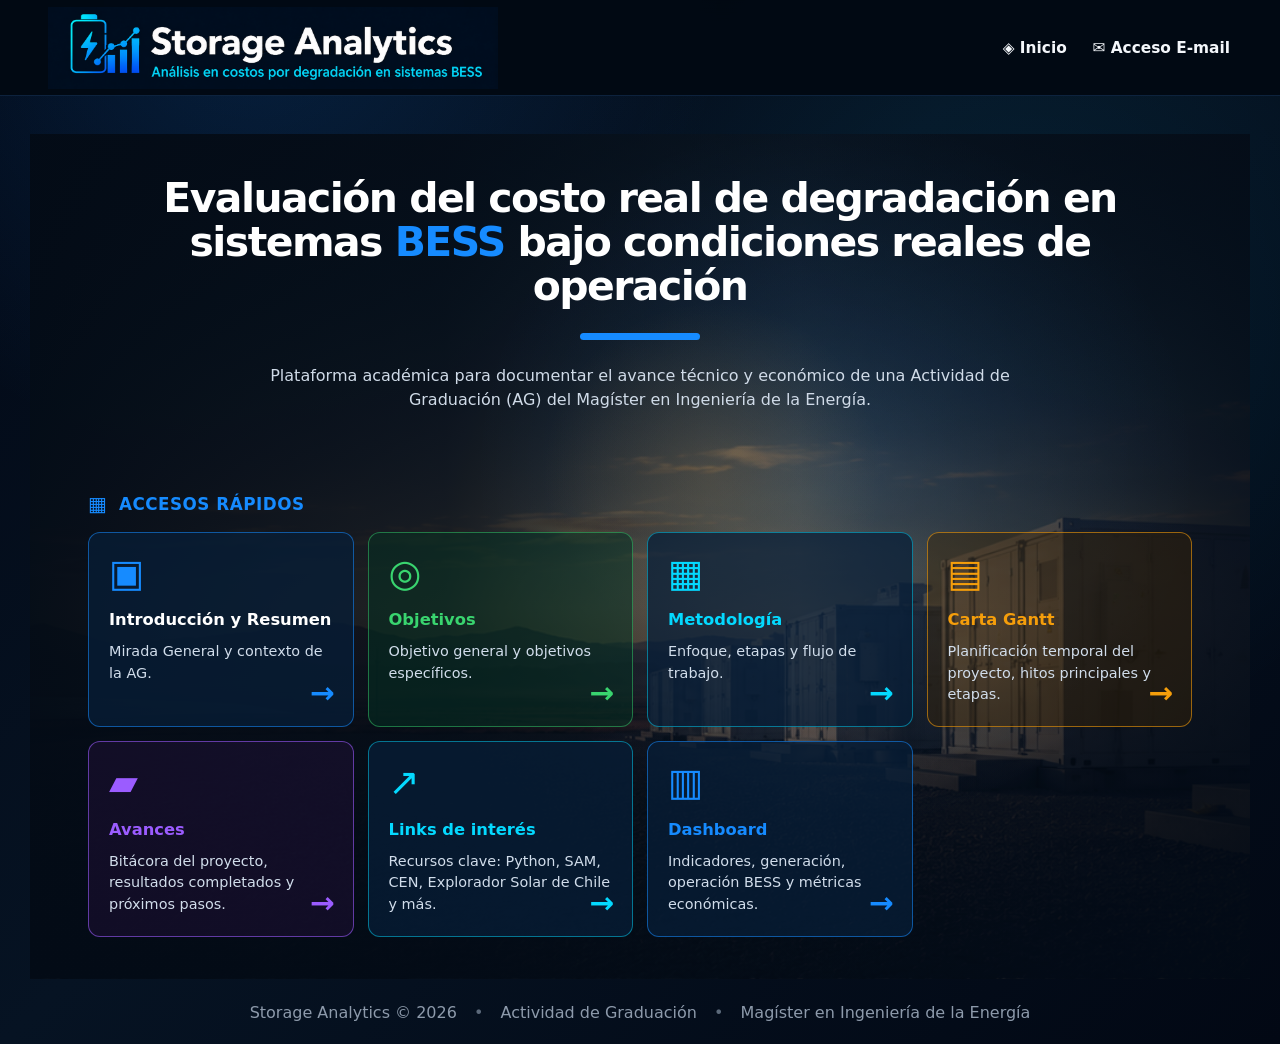
==== commit 56bc9d2b: "Add files via upload" ====
--- a/index.html
+++ b/index.html
@@ -1,112 +1,112 @@
-<!DOCTYPE html>
-<html lang="es">
-<head>
-  <meta charset="UTF-8" />
-  <meta name="viewport" content="width=device-width, initial-scale=1.0" />
-
-  <title>Storage Analytics | Plataforma de análisis en costos por degradación en sistemas BESS</title>
-
-  <link rel="stylesheet" href="styles.css" />
-</head>
-
-<body>
-  <header class="site-header">
-<a href="/" class="brand" aria-label="Storage Analytics">
-  <img src="/assets/logo-storage-analytics.png" alt="Storage Analytics" class="brand-logo">
-</a>
-
-    <nav class="nav" aria-label="Navegación principal">
-      <a href="index.html">◈ Inicio</a>
-      <a href="index.html">✉︎ Acceso E-mail</a>
-    </nav>
-  </header>
-
-  <main class="home">
-    <section class="hero-section" id="inicio">
-      <div class="hero-content">
-        <div class="hero-text">
-          <h2>
-            Evaluación del costo real de degradación en sistemas
-            <span>BESS</span> bajo condiciones reales de operación
-          </h2>
-
-          <div class="title-line"></div>
-
-          <p>
-            Plataforma académica para documentar el avance técnico y económico de
-            una Actividad de Graduación (AG) del Magíster en Ingeniería de la Energía.
-          </p>
-        </div>
-      </div>
-
-      <section class="quick-section">
-        <div class="section-heading">
-          <span>▦</span>
-          <h3>Accesos rápidos</h3>
-        </div>
-
-        <div class="quick-grid">
-          <a href="resumen_introduccion" class="quick-card project-card">
-            <div class="quick-icon">▣</div>
-            <h4>Introducción y Resumen</h4>
-            <p>Mirada General y contexto de la AG.</p>
-            <span class="quick-arrow">→</span>
-          </a>
-
-          <a href="objetivos" class="quick-card objectives-card">
-            <div class="quick-icon">◎</div>
-            <h4>Objetivos</h4>
-            <p>Objetivo general y objetivos específicos.</p>
-            <span class="quick-arrow">→</span>
-          </a>
-
-          <a href="/metodologia/bloque-1/" class="quick-card methodology-card">
-            <div class="quick-icon">▦</div>
-            <h4>Metodología</h4>
-            <p>Enfoque, etapas y flujo de trabajo.</p>
-            <span class="quick-arrow">→</span>
-          </a>
-
-          <a href="/gantt/" class="quick-card gantt-card">
-            <div class="quick-icon">▤</div>
-            <h4>Carta Gantt</h4>
-            <p>Planificación temporal del proyecto, hitos principales y etapas.</p>
-            <span class="quick-arrow">→</span>
-          </a>
-
-          <a href="/avances/" class="quick-card progress-card">
-            <div class="quick-icon">▰</div>
-            <h4>Avances</h4>
-            <p>Bitácora del proyecto, resultados completados y próximos pasos.</p>
-            <span class="quick-arrow">→</span>
-          </a>
-
-          <a href="/links/" class="quick-card links-card">
-            <div class="quick-icon">↗</div>
-            <h4>Links de interés</h4>
-            <p>Recursos clave: Python, SAM, CEN, Explorador Solar de Chile y más.</p>
-            <span class="quick-arrow">→</span>
-          </a>
-
-          <a href="/dashboard/" class="quick-card dashboard-card">
-            <div class="quick-icon">▥</div>
-            <h4>Dashboard</h4>
-            <p>Indicadores, generación, operación BESS y métricas económicas.</p>
-            <span class="quick-arrow">→</span>
-          </a>
-        </div>
-      </section>
-    </section>
-  </main>
-
-  <footer class="site-footer">
-    <p>
-      Storage Analytics © 2026
-      <span>•</span>
-      Actividad de Graduación
-      <span>•</span>
-      Magíster en Ingeniería de la Energía
-    </p>
-  </footer>
-</body>
-</html>
+<!DOCTYPE html>
+<html lang="es">
+<head>
+  <meta charset="UTF-8" />
+  <meta name="viewport" content="width=device-width, initial-scale=1.0" />
+
+  <title>Storage Analytics | Plataforma de análisis en costos por degradación en sistemas BESS</title>
+
+  <link rel="stylesheet" href="styles.css" />
+</head>
+
+<body>
+  <header class="site-header">
+<a href="/" class="brand" aria-label="Storage Analytics">
+  <img src="/assets/logo-storage-analytics.png" alt="Storage Analytics" class="brand-logo">
+</a>
+
+    <nav class="nav" aria-label="Navegación principal">
+      <a href="index.html">◈ Inicio</a>
+      <a href="index.html">✉︎ Acceso E-mail</a>
+    </nav>
+  </header>
+
+  <main class="home">
+    <section class="hero-section" id="inicio">
+      <div class="hero-content">
+        <div class="hero-text">
+          <h2>
+            Evaluación del costo real de degradación en sistemas
+            <span>BESS</span> bajo condiciones reales de operación
+          </h2>
+
+          <div class="title-line"></div>
+
+          <p>
+            Plataforma académica para documentar el avance técnico y económico de
+            una Actividad de Graduación (AG) del Magíster en Ingeniería de la Energía.
+          </p>
+        </div>
+      </div>
+
+      <section class="quick-section">
+        <div class="section-heading">
+          <span>▦</span>
+          <h3>Accesos rápidos</h3>
+        </div>
+
+        <div class="quick-grid">
+          <a href="resumen_introduccion" class="quick-card project-card">
+            <div class="quick-icon">▣</div>
+            <h4>Introducción y Resumen</h4>
+            <p>Mirada General y contexto de la AG.</p>
+            <span class="quick-arrow">→</span>
+          </a>
+
+          <a href="objetivos" class="quick-card objectives-card">
+            <div class="quick-icon">◎</div>
+            <h4>Objetivos</h4>
+            <p>Objetivo general y objetivos específicos.</p>
+            <span class="quick-arrow">→</span>
+          </a>
+
+          <a href="/metodologia/" class="quick-card methodology-card">
+            <div class="quick-icon">▦</div>
+            <h4>Metodología</h4>
+            <p>Enfoque, etapas y flujo de trabajo.</p>
+            <span class="quick-arrow">→</span>
+          </a>
+
+          <a href="/gantt/" class="quick-card gantt-card">
+            <div class="quick-icon">▤</div>
+            <h4>Carta Gantt</h4>
+            <p>Planificación temporal del proyecto, hitos principales y etapas.</p>
+            <span class="quick-arrow">→</span>
+          </a>
+
+          <a href="/avances/" class="quick-card progress-card">
+            <div class="quick-icon">▰</div>
+            <h4>Avances</h4>
+            <p>Bitácora del proyecto, resultados completados y próximos pasos.</p>
+            <span class="quick-arrow">→</span>
+          </a>
+
+          <a href="/links/" class="quick-card links-card">
+            <div class="quick-icon">↗</div>
+            <h4>Links de interés</h4>
+            <p>Recursos clave: Python, SAM, CEN, Explorador Solar de Chile y más.</p>
+            <span class="quick-arrow">→</span>
+          </a>
+
+          <a href="/dashboard/" class="quick-card dashboard-card">
+            <div class="quick-icon">▥</div>
+            <h4>Dashboard</h4>
+            <p>Indicadores, generación, operación BESS y métricas económicas.</p>
+            <span class="quick-arrow">→</span>
+          </a>
+        </div>
+      </section>
+    </section>
+  </main>
+
+  <footer class="site-footer">
+    <p>
+      Storage Analytics © 2026
+      <span>•</span>
+      Actividad de Graduación
+      <span>•</span>
+      Magíster en Ingeniería de la Energía
+    </p>
+  </footer>
+</body>
+</html>
--- a/styles.css
+++ b/styles.css
@@ -1,1580 +1,1375 @@
-/* =========================================================
-   Storage Analytics - styles.css limpio
-   Página principal
-   ========================================================= */
-
-:root {
-  --bg: #030b16;
-  --bg-2: #061426;
-  --bg-3: #081d35;
-  --panel: rgba(6, 21, 40, 0.84);
-  --panel-strong: rgba(8, 30, 56, 0.92);
-  --border: rgba(70, 151, 255, 0.27);
-  --border-strong: rgba(70, 151, 255, 0.48);
-
-  --text: #ffffff;
-  --muted: #b9c8d8;
-  --muted-2: #8193a8;
-
-  --blue: #168bff;
-  --blue-2: #0077ff;
-  --cyan: #04d9ff;
-  --green: #39d46f;
-  --orange: #f59e0b;
-  --purple: #9b5cff;
-
-  --radius-lg: 22px;
-  --radius-md: 16px;
-  --shadow: 0 30px 80px rgba(0, 0, 0, 0.35);
-}
-
-* {
-  box-sizing: border-box;
-}
-
-html {
-  scroll-behavior: smooth;
-}
-
-body {
-  margin: 0;
-  min-height: 100vh;
-  font-family: Inter, system-ui, -apple-system, BlinkMacSystemFont, "Segoe UI", sans-serif;
-  color: var(--text);
-  background:
-    radial-gradient(circle at 20% 0%, rgba(22, 139, 255, 0.16), transparent 32%),
-    radial-gradient(circle at 80% 30%, rgba(0, 210, 255, 0.08), transparent 35%),
-    linear-gradient(135deg, #020815 0%, #061323 45%, #020814 100%);
-}
-
-a {
-  color: inherit;
-}
-
-/* =========================================================
-   HEADER
-   ========================================================= */
-
-.site-header {
-  min-height: 92px;
-  padding: 0 48px;
-  display: flex;
-  align-items: center;
-  justify-content: space-between;
-  gap: 42px;
-  background: rgba(2, 9, 19, 0.9);
-  border-bottom: 1px solid rgba(70, 151, 255, 0.13);
-  backdrop-filter: blur(18px);
-  position: sticky;
-  top: 0;
-  z-index: 50;
-}
-
-.brand {
-  width: 340px;
-  height: 60px;
-  display: block;
-  flex: 0 0 auto;
-  text-decoration: none;
-  overflow: hidden;
-  background-image: url("/assets/logo-storage-analytics.png");
-  background-repeat: no-repeat;
-  background-position: left center;
-  background-size: contain;
-}
-
-.brand-icon,
-.brand-text {
-  display: none;
-}
-
-.brand-logo,
-.brand img {
-  width: auto;
-  height: 60px;
-  max-width: 340px;
-  max-height: 60px;
-  display: block;
-  object-fit: contain;
-}
-
-.brand:has(.brand-logo),
-.brand:has(img) {
-  width: auto;
-  max-width: 340px;
-  background-image: none;
-}
-
-
-.nav {
-  display: flex;
-  align-items: center;
-  justify-content: flex-end;
-  gap: clamp(18px, 1.7vw, 34px);
-  margin-left: auto;
-}
-
-.nav > a {
-  position: relative;
-  text-decoration: none;
-  color: #f4f7fb;
-  font-size: 0.96rem;
-  font-weight: 500;
-  padding: 34px 2px;
-  transition: color 0.2s ease;
-  white-space: nowrap;
-}
-
-.nav > a:hover {
-  color: var(--blue);
-}
-
-/* =========================================================
-   HOME + HERO
-   ========================================================= */
-
-.home {
-  width: min(100%, 1780px);
-  margin: 0 auto;
-  padding: 38px 30px 0;
-}
-
-.hero-section {
-  position: relative;
-  min-height: 760px;
-  overflow: hidden;
-  display: flex;
-  flex-direction: column;
-  justify-content: center;
-  padding: 52px 58px 42px;
-}
-
-.hero-section::before {
-  content: "";
-  position: absolute;
-  inset: 0;
-  background:
-    linear-gradient(90deg, rgba(3, 11, 22, 0.98) 0%, rgba(3, 11, 22, 0.84) 34%, rgba(3, 11, 22, 0.34) 63%, rgba(3, 11, 22, 0.82) 100%),
-    linear-gradient(0deg, rgba(3, 11, 22, 0.92), rgba(3, 11, 22, 0.10) 44%, rgba(3, 11, 22, 0.68)),
-    url("/assets/solar-bess-hero.jpg");
-  background-size: cover;
-  background-position: center;
-  opacity: 0.98;
-  z-index: -2;
-}
-
-.hero-section::after {
-  content: "";
-  position: absolute;
-  inset: 0;
-  background:
-    radial-gradient(circle at 56% 40%, rgba(255, 174, 63, 0.14), transparent 20%),
-    radial-gradient(circle at 66% 40%, rgba(22, 139, 255, 0.11), transparent 38%);
-  z-index: -1;
-}
-
-/* BLOQUE DEL TEXTO: ocupa el ancho central marcado */
-.hero-content {
-  width: min(100%, 1120px);
-  max-width: 1120px;
-  margin: 0 auto;
-  transform: translateY(-10px);
-}
-
-.hero-text {
-  width: 100%;
-  max-width: 1120px;
-  text-align: center;
-}
-
-.hero-text h2 {
-  width: 100%;
-  max-width: 1120px;
-  margin: 0 auto;
-  font-size: clamp(2.55rem, 3.2vw, 4.25rem);
-  line-height: 1.08;
-  letter-spacing: -0.038em;
-  text-align: center;
-}
-
-.hero-text h2 span {
-  color: var(--blue);
-}
-
-.title-line {
-  width: 120px;
-  height: 7px;
-  background: var(--blue);
-  border-radius: 999px;
-  margin: 24px auto 24px;
-}
-
-.hero-text p {
-  max-width: 780px;
-  margin: 0 auto 16px;
-  color: #d0dbe8;
-  line-height: 1.5;
-  font-size: 1rem;
-  text-align: center;
-}
-
-/* =========================================================
-   ACCESOS RÁPIDOS DENTRO DEL HERO
-   ========================================================= */
-
-.quick-section {
-  width: 100%;
-  margin-top: 54px;
-  position: relative;
-  z-index: 2;
-}
-
-.section-heading {
-  display: flex;
-  align-items: center;
-  gap: 12px;
-  color: var(--blue);
-  margin: 0 0 16px 0;
-}
-
-.section-heading span {
-  font-size: 1.25rem;
-}
-
-.section-heading h3 {
-  margin: 0;
-  text-transform: uppercase;
-  letter-spacing: 0.03em;
-  font-size: 1.05rem;
-}
-
-.quick-grid {
-  display: grid;
-  grid-template-columns: repeat(7, minmax(0, 1fr));
-  gap: 14px;
-  width: 100%;
-}
-
-.quick-card {
-  position: relative;
-  min-height: 176px;
-  padding: 22px 20px 20px;
-  border-radius: 12px;
-  background: rgba(8, 30, 56, 0.74);
-  border: 1px solid rgba(70, 151, 255, 0.35);
-  color: #ffffff;
-  text-decoration: none;
-  overflow: hidden;
-  transition:
-    transform 0.2s ease,
-    background 0.2s ease,
-    border-color 0.2s ease;
-}
-
-.quick-card::before {
-  content: "";
-  position: absolute;
-  inset: 0;
-  background: radial-gradient(circle at 15% 10%, rgba(255, 255, 255, 0.08), transparent 30%);
-  opacity: 0;
-  transition: opacity 0.2s ease;
-}
-
-.quick-card:hover {
-  transform: translateY(-5px);
-  background: rgba(10, 39, 72, 0.92);
-}
-
-.quick-card:hover::before {
-  opacity: 1;
-}
-
-.quick-icon {
-  font-size: 2.35rem;
-  line-height: 1;
-  margin-bottom: 18px;
-}
-
-.quick-card h4 {
-  margin: 0 0 12px;
-  font-size: 1.02rem;
-}
-
-.quick-card p {
-  margin: 0;
-  color: #d1ddeb;
-  line-height: 1.5;
-  font-size: 0.9rem;
-}
-
-.quick-arrow {
-  position: absolute;
-  right: 18px;
-  bottom: 16px;
-  font-size: 1.85rem;
-  font-weight: 900;
-}
-
-.project-card {
-  border-color: rgba(22, 139, 255, 0.55);
-}
-
-.project-card .quick-icon,
-.project-card .quick-arrow {
-  color: var(--blue);
-}
-
-.objectives-card {
-  border-color: rgba(57, 212, 111, 0.48);
-  background: rgba(4, 48, 35, 0.52);
-}
-
-.objectives-card .quick-icon,
-.objectives-card h4,
-.objectives-card .quick-arrow {
-  color: var(--green);
-}
-
-.methodology-card {
-  border-color: rgba(4, 217, 255, 0.48);
-}
-
-.methodology-card .quick-icon,
-.methodology-card h4,
-.methodology-card .quick-arrow {
-  color: var(--cyan);
-}
-
-.gantt-card {
-  border-color: rgba(245, 158, 11, 0.58);
-  background: rgba(57, 37, 6, 0.42);
-}
-
-.gantt-card .quick-icon,
-.gantt-card h4,
-.gantt-card .quick-arrow {
-  color: var(--orange);
-}
-
-.progress-card {
-  border-color: rgba(155, 92, 255, 0.58);
-  background: rgba(35, 18, 59, 0.46);
-}
-
-.progress-card .quick-icon,
-.progress-card h4,
-.progress-card .quick-arrow {
-  color: var(--purple);
-}
-
-.links-card {
-  border-color: rgba(0, 210, 220, 0.58);
-  background: rgba(3, 45, 57, 0.5);
-}
-
-.links-card .quick-icon,
-.links-card h4,
-.links-card .quick-arrow {
-  color: var(--cyan);
-}
-
-.dashboard-card {
-  border-color: rgba(22, 139, 255, 0.65);
-}
-
-.dashboard-card .quick-icon,
-.dashboard-card h4,
-.dashboard-card .quick-arrow {
-  color: var(--blue);
-}
-
-/* =========================================================
-   FOOTER
-   ========================================================= */
-
-.site-footer {
-  padding: 26px 30px 22px;
-  text-align: center;
-  color: #8d9aab;
-}
-
-.site-footer p {
-  margin: 0;
-}
-
-.site-footer span {
-  margin: 0 12px;
-  color: #5b697a;
-}
-
-/* =========================================================
-   RESPONSIVE
-   ========================================================= */
-
-@media (max-width: 1450px) {
-  .hero-content {
-    width: min(100%, 980px);
-    max-width: 980px;
-    margin-left: auto;
-    margin-right: auto;
-  }
-
-  .hero-text,
-  .hero-text h2 {
-    max-width: 980px;
-  }
-
-  .quick-grid {
-    grid-template-columns: repeat(4, minmax(0, 1fr));
-  }
-}
-
-@media (max-width: 1180px) {
-  .site-header {
-    height: auto;
-    min-height: 92px;
-    padding: 18px 26px;
-    flex-direction: column;
-    align-items: flex-start;
-    gap: 18px;
-  }
-
-  .nav {
-    width: 100%;
-    justify-content: flex-start;
-    flex-wrap: wrap;
-    gap: 18px 28px;
-    margin-left: 0;
-  }
-
-  .nav > a {
-    padding: 8px 0 14px;
-  }
-
-  .home {
-    padding: 28px 20px 0;
-  }
-
-  .hero-section {
-    min-height: auto;
-    padding: 58px 36px 38px;
-  }
-
-  .hero-content {
-    width: 100%;
-    max-width: 100%;
-    transform: none;
-  }
-
-  .hero-text,
-  .hero-text h2 {
-    max-width: 100%;
-  }
-
-  .quick-grid {
-    grid-template-columns: repeat(2, minmax(0, 1fr));
-  }
-}
-
-@media (max-width: 720px) {
-  .home {
-    padding: 24px 16px 0;
-  }
-
-  .site-header {
-    padding: 16px;
-    gap: 16px;
-  }
-
-  .brand {
-    width: 260px;
-    height: 50px;
-    background-size: contain;
-  }
-
-  .brand-logo,
-  .brand img {
-    height: 50px;
-    max-width: 260px;
-    max-height: 50px;
-  }
-
-  .brand:has(.brand-logo),
-  .brand:has(img) {
-    max-width: 260px;
-  }
-
-  .nav {
-    flex-direction: column;
-    align-items: stretch;
-    gap: 0;
-  }
-
-  .nav > a {
-    display: block;
-    width: 100%;
-    padding: 12px 0;
-    text-align: left;
-  }
-
-  .hero-section {
-    padding: 42px 22px 30px;
-  }
-
-  .hero-text h2 {
-    font-size: 2.15rem;
-  }
-
-  .hero-text p {
-    font-size: 0.96rem;
-  }
-
-  .quick-grid {
-    grid-template-columns: 1fr;
-  }
-
-  .quick-card {
-    min-height: 150px;
-  }
-
-  .site-footer p {
-    line-height: 1.8;
-  }
-}
-/* =========================================================
-   REPARACIÓN PÁGINAS INTERNAS
-   resumen_introduccion / objetivos / metodologia / avances
-   ========================================================= */
-
-.block-page {
-  width: min(100%, 1780px);
-  margin: 0 auto;
-  padding: 38px 30px 0;
-}
-
-.block-hero {
-  position: relative;
-  min-height: 420px;
-  display: flex;
-  flex-direction: column;
-  justify-content: center;
-  padding: 64px 58px;
-  overflow: hidden;
-  background:
-    linear-gradient(90deg, rgba(3, 11, 22, 0.98), rgba(3, 11, 22, 0.72)),
-    url("/assets/solar-bess-hero.jpg");
-  background-size: cover;
-  background-position: center;
-  border: 1px solid var(--border);
-}
-
-.block-kicker {
-  display: inline-block;
-  margin-bottom: 14px;
-  color: var(--blue);
-  font-size: 0.86rem;
-  font-weight: 850;
-  text-transform: uppercase;
-  letter-spacing: 0.08em;
-}
-
-.block-hero h2 {
-  margin: 0;
-  max-width: 900px;
-  font-size: clamp(2.2rem, 3.8vw, 4.2rem);
-  line-height: 1.08;
-  letter-spacing: -0.05em;
-}
-
-.block-hero p {
-  max-width: 980px;
-  margin: 22px 0 0;
-  color: #d0dbe8;
-  font-size: 1.04rem;
-  line-height: 1.65;
-  text-align: justify;
-}
-
-.block-intro-grid {
-  display: grid;
-  grid-template-columns: 1fr 1fr;
-  gap: 22px;
-  margin-top: 26px;
-}
-
-.block-card {
-  padding: 28px;
-  border-radius: var(--radius-md);
-  background: rgba(4, 16, 31, 0.82);
-  border: 1px solid var(--border);
-  backdrop-filter: blur(14px);
-  box-shadow: var(--shadow);
-}
-
-.block-card-large {
-  grid-row: span 2;
-}
-
-.block-card-header {
-  display: flex;
-  align-items: center;
-  gap: 12px;
-  margin-bottom: 18px;
-}
-
-.block-card-header span {
-  color: var(--blue);
-  font-size: 1.5rem;
-}
-
-.block-card-header h3 {
-  margin: 0;
-  color: #ffffff;
-  font-size: 1.45rem;
-  line-height: 1.2;
-}
-
-.block-card p {
-  margin: 0 0 16px;
-  color: #cbd8e8;
-  font-size: 1.04rem;
-  line-height: 1.75;
-  text-align: justify;
-  text-justify: inter-word;
-}
-
-.block-card p:last-child {
-  margin-bottom: 0;
-}
-
-.block-list {
-  list-style: none;
-  padding: 0;
-  margin: 0;
-  display: grid;
-  gap: 16px;
-}
-
-.block-list li {
-  padding: 16px;
-  border-radius: 12px;
-  background: rgba(8, 30, 56, 0.7);
-  border: 1px solid rgba(70, 151, 255, 0.22);
-}
-
-.block-list strong {
-  display: block;
-  margin-bottom: 6px;
-  color: #ffffff;
-  font-weight: 700;
-}
-
-.block-list span {
-  display: block;
-  color: var(--muted);
-  line-height: 1.5;
-  font-size: 0.94rem;
-}
-
-.block-workflow {
-  margin-top: 26px;
-  padding: 30px 38px 34px;
-  border-radius: var(--radius-md);
-  background: rgba(4, 16, 31, 0.78);
-  border: 1px solid var(--border);
-  backdrop-filter: blur(12px);
-  box-shadow: var(--shadow);
-}
-
-.block-flow-grid {
-  display: grid;
-  grid-template-columns: repeat(6, minmax(0, 1fr));
-  gap: 16px;
-}
-
-.block-step {
-  min-height: 210px;
-  padding: 22px 18px;
-  border-radius: 14px;
-  background: rgba(8, 30, 56, 0.82);
-  border: 1px solid rgba(70, 151, 255, 0.28);
-}
-
-.block-step span {
-  display: inline-grid;
-  place-items: center;
-  width: 34px;
-  height: 34px;
-  margin-bottom: 14px;
-  border-radius: 50%;
-  background: rgba(22, 139, 255, 0.18);
-  border: 1px solid rgba(70, 151, 255, 0.48);
-  color: var(--blue);
-  font-size: 0.85rem;
-  font-weight: 900;
-}
-
-.block-step h4 {
-  margin: 0 0 10px;
-  color: #ffffff;
-  font-size: 1.05rem;
-}
-
-.block-step p {
-  margin: 0;
-  color: #c6d5e6;
-  font-size: 0.92rem;
-  line-height: 1.5;
-  text-align: justify;
-}
-
-.block-comparison {
-  display: grid;
-  grid-template-columns: repeat(2, minmax(0, 1fr));
-  gap: 22px;
-  margin-top: 26px;
-}
-
-.comparison-card {
-  padding: 30px;
-  border-radius: var(--radius-md);
-  background: rgba(4, 16, 31, 0.82);
-  border: 1px solid var(--border);
-  box-shadow: var(--shadow);
-}
-
-.comparison-card h3 {
-  margin: 0 0 14px;
-  color: #ffffff;
-  font-size: 1.45rem;
-}
-
-.comparison-card p {
-  margin: 0;
-  color: #cbd8e8;
-  font-size: 1.04rem;
-  line-height: 1.65;
-  text-align: justify;
-}
-
-.block-output {
-  display: flex;
-  align-items: center;
-  justify-content: space-between;
-  gap: 30px;
-  margin-top: 26px;
-  padding: 34px;
-  border-radius: var(--radius-md);
-  background:
-    linear-gradient(135deg, rgba(22, 139, 255, 0.16), rgba(4, 16, 31, 0.92));
-  border: 1px solid rgba(70, 151, 255, 0.34);
-  box-shadow: var(--shadow);
-}
-
-.block-output h3 {
-  margin: 0 0 12px;
-  font-size: 1.6rem;
-}
-
-.block-output p {
-  max-width: 880px;
-  margin: 0;
-  color: #cbd8e8;
-  font-size: 1.04rem;
-  line-height: 1.6;
-  text-align: justify;
-}
-
-@media (max-width: 1280px) {
-  .block-flow-grid {
-    grid-template-columns: repeat(3, minmax(0, 1fr));
-  }
-}
-
-@media (max-width: 1180px) {
-  .block-intro-grid,
-  .block-comparison {
-    grid-template-columns: 1fr;
-  }
-
-  .block-card-large {
-    grid-row: auto;
-  }
-
-  .block-output {
-    flex-direction: column;
-    align-items: flex-start;
-  }
-}
-
-@media (max-width: 720px) {
-  .block-page {
-    padding: 24px 16px 0;
-  }
-
-  .block-hero {
-    min-height: 360px;
-    padding: 38px 24px;
-  }
-
-  .block-hero h2 {
-    font-size: 2.2rem;
-  }
-
-  .block-hero p {
-    font-size: 0.96rem;
-  }
-
-  .block-card,
-  .block-workflow,
-  .comparison-card,
-  .block-output {
-    padding: 22px 18px;
-  }
-
-  .block-flow-grid {
-    grid-template-columns: 1fr;
-  }
-
-  .block-step {
-    min-height: auto;
-  }
-}
-/* FIX FINAL LOGO LEGIBLE */
-
-.site-header {
-  min-height: 96px !important;
-  height: 96px !important;
-  padding: 0 48px !important;
-}
-
-.brand {
-  width: 450px !important;
-  height: 82px !important;
-  max-width: 450px !important;
-  max-height: 82px !important;
-  flex: 0 0 450px !important;
-  display: block !important;
-  overflow: hidden !important;
-  background-image: url("/assets/logo-storage-analytics.png") !important;
-  background-repeat: no-repeat !important;
-  background-position: left center !important;
-  background-size: 450px auto !important;
-}
-
-.brand-icon,
-.brand-text,
-.brand img,
-.brand-logo {
-  display: none !important;
-}
-
-.nav {
-  margin-left: auto !important;
-}
-/* =========================================================
-   FIX MOBILE HEADER + LOGO + NAV
-   Solo afecta smartphone
-   ========================================================= */
-
-@media (max-width: 720px) {
-  .site-header {
-    position: sticky !important;
-    top: 0 !important;
-    z-index: 9999 !important;
-
-    width: 100% !important;
-    height: auto !important;
-    min-height: 112px !important;
-
-    padding: 12px 16px 14px !important;
-
-    display: flex !important;
-    flex-direction: column !important;
-    align-items: flex-start !important;
-    justify-content: center !important;
-    gap: 10px !important;
-
-    background: rgba(2, 9, 19, 0.98) !important;
-    border-bottom: 1px solid rgba(70, 151, 255, 0.22) !important;
-    backdrop-filter: blur(18px) !important;
-  }
-
-  .brand {
-    width: 300px !important;
-    max-width: calc(100vw - 32px) !important;
-    height: 58px !important;
-    max-height: 58px !important;
-
-    display: block !important;
-    flex: 0 0 auto !important;
-    overflow: hidden !important;
-
-    background-image: url("/assets/logo-storage-analytics.png") !important;
-    background-repeat: no-repeat !important;
-    background-position: left center !important;
-    background-size: contain !important;
-  }
-
-  .brand-icon,
-  .brand-text,
-  .brand img,
-  .brand-logo {
-    display: none !important;
-  }
-
-  .nav {
-    width: 100% !important;
-    margin-left: 0 !important;
-
-    display: flex !important;
-    flex-direction: row !important;
-    align-items: center !important;
-    justify-content: flex-start !important;
-    gap: 10px !important;
-
-    padding: 0 !important;
-    background: transparent !important;
-  }
-
-  .nav > a {
-    display: inline-flex !important;
-    align-items: center !important;
-    justify-content: center !important;
-
-    width: auto !important;
-    padding: 8px 12px !important;
-
-    color: #ffffff !important;
-    font-size: 0.9rem !important;
-    font-weight: 700 !important;
-    line-height: 1 !important;
-    text-align: center !important;
-    text-decoration: none !important;
-    white-space: nowrap !important;
-
-    background: rgba(8, 30, 56, 0.92) !important;
-    border: 1px solid rgba(70, 151, 255, 0.36) !important;
-    border-radius: 999px !important;
-    box-shadow: 0 8px 22px rgba(0, 0, 0, 0.22) !important;
-  }
-
-  .nav > a:hover {
-    color: #48aaff !important;
-    background: rgba(10, 39, 72, 0.98) !important;
-  }
-
-  .home {
-    padding-top: 20px !important;
-  }
-
-  .hero-section {
-    padding-top: 44px !important;
-  }
-}
-
-/* =========================================================
-   RESUMEN E INTRODUCCIÓN - FINAL CORREGIDO
-   - Brillo controlado
-   - Sin franja blanca
-   - Párrafos nivelados
-   /resumen_introduccion/
-   ========================================================= */
-
-.ri-page {
-  width: 100%;
-  margin: 0;
-  padding: 26px 0 34px;
-  background: #061426;
-}
-
-/* CONTENEDORES GENERALES */
-.ri-panel {
-  position: relative;
-  width: min(100% - 190px, 1620px);
-  margin: 0 auto 22px;
-  overflow: hidden;
-  border: 1px solid rgba(70, 151, 255, 0.22);
-  background-size: cover;
-  background-position: center;
-  background-repeat: no-repeat;
-  box-shadow: 0 24px 70px rgba(0, 0, 0, 0.26);
-}
-
-/* BRILLO CONTROLADO: imagen visible, pero oscura */
-.ri-panel::before {
-  content: "";
-  position: absolute;
-  inset: 0;
-  z-index: 1;
-  background:
-    linear-gradient(
-      90deg,
-      rgba(3, 11, 22, 0.82) 0%,
-      rgba(3, 11, 22, 0.66) 46%,
-      rgba(3, 11, 22, 0.78) 100%
-    ),
-    linear-gradient(
-      0deg,
-      rgba(3, 11, 22, 0.74),
-      rgba(3, 11, 22, 0.24) 48%,
-      rgba(3, 11, 22, 0.66)
-    );
-}
-
-.ri-center,
-.ri-two-columns {
-  position: relative;
-  z-index: 2;
-}
-
-/* BLOQUE 1 */
-.ri-panel-main {
-  min-height: 330px;
-  display: flex;
-  align-items: center;
-  justify-content: center;
-  text-align: center;
-  background-image: url("/assets/solar-bess-hero.jpg");
-}
-
-.ri-center {
-  width: min(100%, 1050px);
-  margin: 0 auto;
-  padding: 48px 28px;
-  text-align: center;
-}
-
-.ri-center h1 {
-  max-width: 950px;
-  margin: 0 auto;
-  color: #ffffff;
-  font-size: clamp(2.7rem, 3.5vw, 4.35rem);
-  line-height: 1.06;
-  letter-spacing: -0.04em;
-}
-
-.ri-center p {
-  max-width: 760px;
-  margin: 0 auto;
-  color: #d7e2ee;
-  font-size: 0.98rem;
-  line-height: 1.55;
-  text-align: center;
-}
-
-/* LÍNEAS AZULES */
-.ri-line {
-  width: 105px;
-  height: 6px;
-  margin: 20px auto 24px;
-  border-radius: 999px;
-  background: var(--blue);
-}
-
-.ri-line.small {
-  width: 82px;
-  height: 5px;
-  margin: 8px 0 28px;
-}
-
-/* BLOQUES 2 Y 3 */
-.ri-panel-intro,
-.ri-panel-summary {
-  display: flex;
-  align-items: flex-start;
-}
-
-.ri-panel-intro {
-  min-height: 340px;
-  background-image: url("/assets/intro-bess.jpg");
-}
-
-.ri-panel-summary {
-  min-height: 340px;
-  background-image: url("/assets/resumen-bess.jpg");
-}
-
-.ri-two-columns {
-  width: 100%;
-  max-width: 1280px;
-  margin: 0 auto;
-  padding: 28px 30px 36px;
-  display: grid;
-  grid-template-columns: minmax(0, 1fr) minmax(0, 1fr);
-  gap: 68px;
-  align-items: start;
-}
-
-.ri-text {
-  align-self: start;
-  color: #ffffff;
-  border: none !important;
-  background: transparent !important;
-  box-shadow: none !important;
-}
-
-.ri-text h2 {
-  display: inline-block;
-  margin: 0;
-  padding: 0 10px 0 0;
-  color: #ffffff;
-  font-size: clamp(2rem, 2.45vw, 3rem);
-  line-height: 1.08;
-  letter-spacing: -0.035em;
-  background: rgba(3, 11, 22, 0.42);
-}
-
-.ri-text p {
-  margin: 0 0 18px;
-  color: #ffffff;
-  font-size: 0.88rem;
-  line-height: 1.62;
-  text-align: justify;
-  text-justify: inter-word;
-}
-
-.ri-text p:last-child {
-  margin-bottom: 0;
-}
-
-/* NIVELACIÓN EXACTA:
-   La columna derecha parte al nivel del primer párrafo de la izquierda,
-   dejando arriba solo el espacio equivalente al título + línea azul. */
-.ri-panel-intro .ri-text-right-column,
-.ri-panel-summary .ri-text-right-column {
-  padding-top: 88px !important;
-  border: none !important;
-  background: transparent !important;
-  box-shadow: none !important;
-}
-
-/* SIN FRANJA BLANCA */
-.ri-plus {
-  width: min(100% - 190px, 1620px);
-  height: 22px;
-  margin: -22px auto 22px;
-  display: grid;
-  place-items: center;
-  background: #061426 !important;
-  color: var(--blue);
-  font-size: 1.35rem;
-  font-weight: 900;
-  line-height: 1;
-  border: none !important;
-  box-shadow: none !important;
-  position: relative;
-  z-index: 5;
-}
-
-/* RESPONSIVE */
-@media (max-width: 1180px) {
-  .ri-panel,
-  .ri-plus {
-    width: min(100% - 48px, 1000px);
-  }
-
-  .ri-two-columns {
-    grid-template-columns: 1fr;
-    gap: 26px;
-    padding: 34px 28px;
-  }
-
-  .ri-panel-intro .ri-text-right-column,
-  .ri-panel-summary .ri-text-right-column {
-    padding-top: 0 !important;
-  }
-
-  .ri-panel-intro,
-  .ri-panel-summary {
-    min-height: auto;
-  }
-}
-
-@media (max-width: 720px) {
-  .ri-page {
-    padding: 18px 0 26px;
-  }
-
-  .ri-panel,
-  .ri-plus {
-    width: calc(100% - 28px);
-  }
-
-  .ri-panel-main {
-    min-height: 360px;
-  }
-
-  .ri-center {
-    padding: 42px 18px;
-  }
-
-  .ri-center h1 {
-    font-size: 2.25rem;
-  }
-
-  .ri-center p {
-    font-size: 0.93rem;
-  }
-
-  .ri-two-columns {
-    padding: 30px 18px;
-  }
-
-  .ri-text h2 {
-    font-size: 2rem;
-  }
-
-  .ri-text p {
-    font-size: 0.92rem;
-    line-height: 1.58;
-  }
-}
-
-
-/* =========================================================
-   FIX FINAL: BORDES VISIBLES EN LOS 4 LADOS
-   El borde real queda reforzado con outline interno para que
-   arriba y abajo se vean igual que los laterales.
-   ========================================================= */
-
-.ri-panel {
-  border: 1px solid rgba(70, 151, 255, 0.52) !important;
-  outline: 1px solid rgba(70, 151, 255, 0.36) !important;
-  outline-offset: -1px !important;
-  box-shadow:
-    inset 0 1px 0 rgba(180, 220, 255, 0.32),
-    inset 0 -1px 0 rgba(180, 220, 255, 0.32),
-    inset 1px 0 0 rgba(180, 220, 255, 0.22),
-    inset -1px 0 0 rgba(180, 220, 255, 0.22),
-    0 24px 70px rgba(0, 0, 0, 0.26) !important;
-}
-
-/* Evita que el separador o el margen tape el borde inferior */
-.ri-plus {
-  margin: 0 auto 22px !important;
-}
-
-/* Da aire entre bloques para que se vea el borde superior/inferior completo */
-.ri-panel {
-  margin-bottom: 22px !important;
-}
-/* =========================================================
-   TARJETAS FINALES: BIBLIOGRAFÍA + USO DE IA
-   ========================================================= */
-
-.ri-panel-extra {
-  min-height: auto;
-  display: flex;
-  align-items: center;
-  justify-content: center;
-  padding: 42px 0 48px;
-  background: transparent;
-  border: none;
-  box-shadow: none;
-}
-
-.ri-panel-extra::before {
-  display: none;
-}
-
-.ri-extra-grid {
-  width: min(100% - 190px, 1620px);
-  display: grid;
-  grid-template-columns: repeat(2, minmax(0, 1fr));
-  gap: 22px;
-}
-
-.ri-extra-card {
-  position: relative;
-  min-height: 170px;
-  padding: 24px 24px 22px;
-  border-radius: 12px;
-  color: #ffffff;
-  text-decoration: none;
-  overflow: hidden;
-  background: rgba(8, 30, 56, 0.74);
-  border: 1px solid rgba(70, 151, 255, 0.35);
-  transition:
-    transform 0.2s ease,
-    background 0.2s ease,
-    border-color 0.2s ease;
-}
-
-.ri-extra-card::before {
-  content: "";
-  position: absolute;
-  inset: 0;
-  background: radial-gradient(circle at 15% 10%, rgba(255, 255, 255, 0.08), transparent 30%);
-  opacity: 0;
-  transition: opacity 0.2s ease;
-}
-
-.ri-extra-card:hover {
-  transform: translateY(-4px);
-  background: rgba(10, 39, 72, 0.92);
-}
-
-.ri-extra-card:hover::before {
-  opacity: 1;
-}
-
-.ri-extra-icon {
-  position: relative;
-  z-index: 2;
-  font-size: 2.1rem;
-  line-height: 1;
-  margin-bottom: 18px;
-}
-
-.ri-extra-card h3 {
-  position: relative;
-  z-index: 2;
-  margin: 0 0 12px;
-  font-size: 1.08rem;
-  line-height: 1.25;
-}
-
-.ri-extra-card p {
-  position: relative;
-  z-index: 2;
-  max-width: 520px;
-  margin: 0;
-  color: #d1ddeb;
-  line-height: 1.5;
-  font-size: 0.92rem;
-}
-
-.ri-extra-arrow {
-  position: absolute;
-  right: 20px;
-  bottom: 16px;
-  z-index: 2;
-  font-size: 1.75rem;
-  font-weight: 900;
-}
-
-/* Tarjeta bibliografía */
-.bibliography-card {
-  border-color: rgba(245, 158, 11, 0.58);
-  background: rgba(57, 37, 6, 0.42);
-}
-
-.bibliography-card .ri-extra-icon,
-.bibliography-card h3,
-.bibliography-card .ri-extra-arrow {
-  color: var(--orange);
-}
-
-/* Tarjeta IA */
-.ai-card {
-  border-color: rgba(155, 92, 255, 0.58);
-  background: rgba(35, 18, 59, 0.46);
-}
-
-.ai-card .ri-extra-icon,
-.ai-card h3,
-.ai-card .ri-extra-arrow {
-  color: var(--purple);
-}
-
-@media (max-width: 1180px) {
-  .ri-extra-grid {
-    width: min(100% - 48px, 1000px);
-  }
-}
-
-@media (max-width: 720px) {
-  .ri-panel-extra {
-    padding: 30px 0 36px;
-  }
-
-  .ri-extra-grid {
-    width: calc(100% - 28px);
-    grid-template-columns: 1fr;
-  }
-
-  .ri-extra-card {
-    min-height: 150px;
-  }
-}
-.ultimos-avances {
-  max-width: 1280px;
-  margin: 28px auto 0;
-  padding: 22px 26px 26px;
-  border: 1px solid rgba(0, 140, 255, 0.28);
-  border-radius: 10px;
-  background: rgba(2, 18, 36, 0.55);
-  box-shadow: 0 0 24px rgba(0, 140, 255, 0.08);
-}
-
-.ultimos-avances .section-title {
-  display: flex;
-  align-items: center;
-  gap: 10px;
-  color: #149bff;
-  margin-bottom: 20px;
-}
-
-.ultimos-avances .section-title h2 {
-  font-size: 1rem;
-  margin: 0;
-  letter-spacing: 0.04em;
-}
-
-.avances-carousel {
-  display: flex;
-  align-items: center;
-  justify-content: center;
-  gap: 26px;
-  min-height: 150px;
-}
-
-.avance-card {
-  width: 360px;
-  min-height: 115px;
-  padding: 20px 24px;
-  border: 1px solid rgba(0, 220, 220, 0.45);
-  border-radius: 10px;
-  background: linear-gradient(
-    145deg,
-    rgba(4, 31, 55, 0.92),
-    rgba(2, 17, 34, 0.92)
-  );
-  box-shadow: 0 0 22px rgba(0, 220, 220, 0.12);
-}
-
-.avance-fecha {
-  font-size: 0.82rem;
-  color: #149bff;
-  font-weight: 700;
-  margin-bottom: 8px;
-}
-
-.avance-card h3 {
-  margin: 0 0 8px;
-  color: #ffffff;
-  font-size: 1rem;
-  font-weight: 800;
-}
-
-.avance-card p {
-  margin: 0 0 12px;
-  color: #dcecff;
-  font-size: 0.86rem;
-  line-height: 1.45;
-}
-
-.avance-estado {
-  display: inline-block;
-  padding: 5px 13px;
-  border-radius: 999px;
-  font-size: 0.8rem;
-  font-weight: 700;
-}
-
-.avance-estado.completado {
-  color: #20e17a;
-  background: rgba(32, 225, 122, 0.12);
-  border: 1px solid rgba(32, 225, 122, 0.35);
-}
-
-.carousel-btn {
-  width: 46px;
-  height: 46px;
-  border-radius: 50%;
-  border: 1px solid rgba(20, 155, 255, 0.7);
-  background: rgba(2, 20, 40, 0.85);
-  color: #dff4ff;
-  font-size: 1.5rem;
-  cursor: pointer;
-  box-shadow: 0 0 18px rgba(20, 155, 255, 0.18);
-  transition: 0.2s ease;
-}
-
-.carousel-btn:hover {
-  background: rgba(20, 155, 255, 0.18);
-  transform: scale(1.05);
-}
-
-.carousel-dots {
-  display: flex;
-  justify-content: center;
-  gap: 12px;
-  margin-top: 14px;
-}
-
-.dot {
-  width: 10px;
-  height: 10px;
-  border-radius: 50%;
-  background: rgba(180, 210, 240, 0.32);
-}
-
-.dot.active {
-  background: #149bff;
-}
-
-.bitacora-link {
-  display: flex;
-  justify-content: flex-end;
-  margin-top: -20px;
-}
-
-.bitacora-link a {
-  color: #149bff;
-  text-decoration: none;
-  border: 1px solid rgba(20, 155, 255, 0.55);
-  padding: 9px 18px;
-  border-radius: 6px;
-  font-size: 0.88rem;
-  transition: 0.2s ease;
-}
-
-.bitacora-link a:hover {
-  background: rgba(20, 155, 255, 0.12);
-}
-@media (max-width: 768px) {
-  .ultimos-avances {
-    margin: 24px 16px 0;
-    padding: 20px 16px 24px;
-  }
-
-  .avances-carousel {
-    gap: 12px;
-  }
-
-  .avance-card {
-    width: 100%;
-    max-width: 310px;
-    padding: 18px;
-  }
-
-  .carousel-btn {
-    width: 38px;
-    height: 38px;
-    font-size: 1.2rem;
-  }
-
-  .bitacora-link {
-    justify-content: center;
-    margin-top: 18px;
-  }
-}
-.avance-estado.completado {
-  color: #20e17a;
-  background: rgba(32, 225, 122, 0.12);
-  border: 1px solid rgba(32, 225, 122, 0.35);
-}
-
-.avance-estado.en-desarrollo {
-  color: #14b8ff;
-  background: rgba(20, 184, 255, 0.12);
-  border: 1px solid rgba(20, 184, 255, 0.35);
-}
-
-.avance-estado.en-revision {
-  color: #a970ff;
-  background: rgba(169, 112, 255, 0.12);
-  border: 1px solid rgba(169, 112, 255, 0.35);
-}
+/* =========================================================
+   Storage Analytics - styles.css corregido
+   Incluye página de inicio + página metodología
+   ========================================================= */
+
+:root {
+  --bg: #030b16;
+  --bg-2: #061426;
+  --panel: rgba(6, 21, 40, 0.78);
+  --panel-strong: rgba(8, 30, 56, 0.9);
+  --border: rgba(70, 151, 255, 0.36);
+  --border-strong: rgba(70, 151, 255, 0.58);
+
+  --text: #ffffff;
+  --muted: #cbd8e8;
+  --muted-2: #8d9aab;
+
+  --blue: #168bff;
+  --cyan: #04d9ff;
+  --green: #39d46f;
+  --orange: #f59e0b;
+  --purple: #9b5cff;
+
+  --radius-md: 14px;
+  --shadow: 0 28px 80px rgba(0, 0, 0, 0.34);
+}
+
+* {
+  box-sizing: border-box;
+}
+
+html {
+  scroll-behavior: smooth;
+}
+
+body {
+  margin: 0;
+  min-height: 100vh;
+  font-family: Inter, system-ui, -apple-system, BlinkMacSystemFont, "Segoe UI", sans-serif;
+  color: var(--text);
+  background:
+    radial-gradient(circle at 20% 0%, rgba(22, 139, 255, 0.16), transparent 32%),
+    radial-gradient(circle at 80% 30%, rgba(0, 210, 255, 0.08), transparent 35%),
+    linear-gradient(135deg, #020815 0%, #061323 45%, #020814 100%);
+}
+
+a {
+  color: inherit;
+}
+
+/* =========================================================
+   HEADER
+   ========================================================= */
+
+.site-header {
+  min-height: 96px;
+  height: 96px;
+  padding: 0 48px;
+  display: flex;
+  align-items: center;
+  justify-content: space-between;
+  gap: 42px;
+  background: rgba(2, 9, 19, 0.94);
+  border-bottom: 1px solid rgba(70, 151, 255, 0.18);
+  backdrop-filter: blur(18px);
+  position: sticky;
+  top: 0;
+  z-index: 50;
+}
+
+.brand {
+  width: 450px;
+  height: 82px;
+  max-width: 450px;
+  max-height: 82px;
+  flex: 0 0 450px;
+  display: block;
+  overflow: hidden;
+  text-decoration: none;
+  background-image: url("assets/logo-storage-analytics.png");
+  background-repeat: no-repeat;
+  background-position: left center;
+  background-size: 450px auto;
+}
+
+.brand-icon,
+.brand-text,
+.brand img,
+.brand-logo {
+  display: none !important;
+}
+
+.nav {
+  display: flex;
+  align-items: center;
+  justify-content: flex-end;
+  gap: clamp(18px, 1.7vw, 34px);
+  margin-left: auto;
+}
+
+.nav > a {
+  text-decoration: none;
+  color: #f4f7fb;
+  font-size: 0.96rem;
+  font-weight: 650;
+  padding: 34px 2px;
+  transition: color 0.2s ease;
+  white-space: nowrap;
+}
+
+.nav > a:hover {
+  color: var(--blue);
+}
+
+/* =========================================================
+   CONTENEDOR BASE + HERO
+   ========================================================= */
+
+.home {
+  width: min(100%, 1780px);
+  margin: 0 auto;
+  padding: 38px 30px 0;
+}
+
+.hero-section {
+  position: relative;
+  min-height: 760px;
+  overflow: hidden;
+  display: flex;
+  flex-direction: column;
+  justify-content: center;
+  padding: 52px 58px 42px;
+}
+
+.hero-section::before {
+  content: "";
+  position: absolute;
+  inset: 0;
+  background:
+    linear-gradient(90deg, rgba(3, 11, 22, 0.98) 0%, rgba(3, 11, 22, 0.84) 34%, rgba(3, 11, 22, 0.34) 63%, rgba(3, 11, 22, 0.82) 100%),
+    linear-gradient(0deg, rgba(3, 11, 22, 0.92), rgba(3, 11, 22, 0.10) 44%, rgba(3, 11, 22, 0.68)),
+    url("assets/solar-bess-hero.jpg");
+  background-size: cover;
+  background-position: center;
+  opacity: 0.98;
+  z-index: -2;
+}
+
+.hero-section::after {
+  content: "";
+  position: absolute;
+  inset: 0;
+  background:
+    radial-gradient(circle at 56% 40%, rgba(255, 174, 63, 0.14), transparent 20%),
+    radial-gradient(circle at 66% 40%, rgba(22, 139, 255, 0.11), transparent 38%);
+  z-index: -1;
+}
+
+.hero-content {
+  width: min(100%, 1120px);
+  max-width: 1120px;
+  margin: 0 auto;
+  transform: translateY(-10px);
+}
+
+.hero-text {
+  width: 100%;
+  max-width: 1120px;
+  text-align: center;
+}
+
+.hero-text h2 {
+  width: 100%;
+  max-width: 1120px;
+  margin: 0 auto;
+  color: #ffffff;
+  font-size: clamp(2.55rem, 3.2vw, 4.25rem);
+  line-height: 1.08;
+  letter-spacing: -0.038em;
+  text-align: center;
+}
+
+.hero-text h2 span {
+  color: var(--blue);
+}
+
+.title-line {
+  width: 120px;
+  height: 7px;
+  background: var(--blue);
+  border-radius: 999px;
+  margin: 24px auto 24px;
+}
+
+.hero-text p {
+  max-width: 780px;
+  margin: 0 auto 16px;
+  color: #d0dbe8;
+  line-height: 1.5;
+  font-size: 1rem;
+  text-align: center;
+}
+
+.section-heading {
+  display: flex;
+  align-items: center;
+  gap: 12px;
+  color: var(--blue);
+  margin: 0 0 16px 0;
+}
+
+.section-heading span {
+  font-size: 1.25rem;
+}
+
+.section-heading h3 {
+  margin: 0;
+  color: var(--blue);
+  text-transform: uppercase;
+  letter-spacing: 0.03em;
+  font-size: 1.05rem;
+}
+
+/* =========================================================
+   INICIO - ACCESOS RÁPIDOS
+   ========================================================= */
+
+.quick-section {
+  width: 100%;
+  margin-top: 54px;
+  position: relative;
+  z-index: 2;
+}
+
+.quick-grid {
+  display: grid;
+  grid-template-columns: repeat(7, minmax(0, 1fr));
+  gap: 14px;
+  width: 100%;
+}
+
+.quick-card {
+  position: relative;
+  min-height: 176px;
+  padding: 22px 20px 20px;
+  border-radius: 12px;
+  background: rgba(8, 30, 56, 0.74);
+  border: 1px solid rgba(70, 151, 255, 0.35);
+  color: #ffffff;
+  text-decoration: none;
+  overflow: hidden;
+  transition: transform 0.2s ease, background 0.2s ease, border-color 0.2s ease;
+}
+
+.quick-card::before {
+  content: "";
+  position: absolute;
+  inset: 0;
+  background: radial-gradient(circle at 15% 10%, rgba(255, 255, 255, 0.08), transparent 30%);
+  opacity: 0;
+  transition: opacity 0.2s ease;
+}
+
+.quick-card:hover {
+  transform: translateY(-5px);
+  background: rgba(10, 39, 72, 0.92);
+}
+
+.quick-card:hover::before {
+  opacity: 1;
+}
+
+.quick-icon {
+  font-size: 2.35rem;
+  line-height: 1;
+  margin-bottom: 18px;
+}
+
+.quick-card h4 {
+  margin: 0 0 12px;
+  font-size: 1.02rem;
+}
+
+.quick-card p {
+  margin: 0;
+  color: #d1ddeb;
+  line-height: 1.5;
+  font-size: 0.9rem;
+}
+
+.quick-arrow {
+  position: absolute;
+  right: 18px;
+  bottom: 16px;
+  font-size: 1.85rem;
+  font-weight: 900;
+}
+
+.project-card,
+.dashboard-card {
+  border-color: rgba(22, 139, 255, 0.55);
+}
+.project-card .quick-icon,
+.project-card .quick-arrow,
+.dashboard-card .quick-icon,
+.dashboard-card h4,
+.dashboard-card .quick-arrow {
+  color: var(--blue);
+}
+
+.objectives-card {
+  border-color: rgba(57, 212, 111, 0.48);
+  background: rgba(4, 48, 35, 0.52);
+}
+.objectives-card .quick-icon,
+.objectives-card h4,
+.objectives-card .quick-arrow {
+  color: var(--green);
+}
+
+.methodology-card,
+.links-card {
+  border-color: rgba(4, 217, 255, 0.48);
+}
+.methodology-card .quick-icon,
+.methodology-card h4,
+.methodology-card .quick-arrow,
+.links-card .quick-icon,
+.links-card h4,
+.links-card .quick-arrow {
+  color: var(--cyan);
+}
+
+.gantt-card {
+  border-color: rgba(245, 158, 11, 0.58);
+  background: rgba(57, 37, 6, 0.42);
+}
+.gantt-card .quick-icon,
+.gantt-card h4,
+.gantt-card .quick-arrow {
+  color: var(--orange);
+}
+
+.progress-card {
+  border-color: rgba(155, 92, 255, 0.58);
+  background: rgba(35, 18, 59, 0.46);
+}
+.progress-card .quick-icon,
+.progress-card h4,
+.progress-card .quick-arrow {
+  color: var(--purple);
+}
+
+/* =========================================================
+   PÁGINA METODOLOGÍA
+   Compatible con las clases del HTML que te pasé:
+   .metodologia-page, .methodology-section, .methodology-grid,
+   .method-card, .support-section, etc.
+   ========================================================= */
+
+.metodologia-page {
+  min-height: calc(100vh - 96px);
+  padding-top: 86px;
+  padding-bottom: 38px;
+  justify-content: flex-start;
+}
+
+.metodologia-page .hero-content {
+  transform: none;
+  margin-bottom: 62px;
+}
+
+.metodologia-page .hero-text h2 {
+  max-width: 980px;
+  font-size: clamp(2.15rem, 3vw, 3.8rem);
+}
+
+.metodologia-page .hero-text p {
+  max-width: 780px;
+}
+
+.methodology-section {
+  width: 100%;
+  max-width: 1520px;
+  margin: 0 auto;
+  position: relative;
+  z-index: 2;
+}
+
+.methodology-grid {
+  display: grid;
+  grid-template-columns: 1fr 40px 1fr 40px 1fr 40px 1fr;
+  align-items: stretch;
+  gap: 16px;
+}
+
+.method-card {
+  position: relative;
+  min-height: 330px;
+  padding: 34px 28px 28px;
+  border-radius: 12px;
+  background: rgba(8, 30, 56, 0.62);
+  border: 1px solid rgba(70, 151, 255, 0.4);
+  box-shadow: 0 0 24px rgba(0, 120, 255, 0.08);
+  backdrop-filter: blur(8px);
+  overflow: hidden;
+}
+
+.method-card::before {
+  content: "";
+  position: absolute;
+  inset: 0;
+  background: radial-gradient(circle at 18% 8%, rgba(255, 255, 255, 0.08), transparent 28%);
+  pointer-events: none;
+}
+
+.method-card h4,
+.method-card ul,
+.method-card li,
+.method-icon,
+.method-number {
+  position: relative;
+  z-index: 2;
+}
+
+.method-card h4 {
+  margin: 78px 0 18px;
+  color: #ffffff;
+  font-size: 1.18rem;
+  line-height: 1.25;
+  font-weight: 850;
+}
+
+.method-card ul {
+  margin: 0;
+  padding-left: 18px;
+}
+
+.method-card li {
+  margin-bottom: 10px;
+  color: #dcecff;
+  font-size: 0.9rem;
+  line-height: 1.42;
+}
+
+.method-icon {
+  position: absolute;
+  top: 26px;
+  left: 50%;
+  transform: translateX(-50%);
+  width: 74px;
+  height: 74px;
+  border-radius: 50%;
+  display: grid;
+  place-items: center;
+  font-size: 2rem;
+  font-weight: 800;
+}
+
+.method-number {
+  position: absolute;
+  top: 36px;
+  left: calc(50% + 27px);
+  width: 36px;
+  height: 36px;
+  border-radius: 50%;
+  display: grid;
+  place-items: center;
+  color: #ffffff;
+  font-size: 0.92rem;
+  font-weight: 900;
+}
+
+.method-arrow {
+  display: flex;
+  align-items: center;
+  justify-content: center;
+  color: var(--blue);
+  font-size: 2.2rem;
+  font-weight: 500;
+  opacity: 0.95;
+}
+
+.method-card-blue {
+  border-color: rgba(20, 155, 255, 0.65);
+}
+.method-card-blue .method-icon {
+  color: var(--blue);
+  border: 1px solid rgba(20, 155, 255, 0.9);
+  box-shadow: 0 0 24px rgba(20, 155, 255, 0.15);
+}
+.method-card-blue .method-number {
+  background: rgba(20, 155, 255, 0.85);
+}
+.method-card-blue li::marker {
+  color: var(--blue);
+}
+
+.method-card-green {
+  border-color: rgba(20, 220, 120, 0.62);
+  background: linear-gradient(145deg, rgba(2, 45, 34, 0.66), rgba(3, 20, 39, 0.72));
+}
+.method-card-green .method-icon {
+  color: #16dc78;
+  border: 1px solid rgba(22, 220, 120, 0.9);
+  box-shadow: 0 0 24px rgba(22, 220, 120, 0.13);
+}
+.method-card-green .method-number {
+  background: rgba(22, 190, 108, 0.85);
+}
+.method-card-green li::marker {
+  color: #16dc78;
+}
+
+.method-card-purple {
+  border-color: rgba(155, 85, 255, 0.65);
+  background: linear-gradient(145deg, rgba(31, 17, 62, 0.70), rgba(3, 20, 39, 0.72));
+}
+.method-card-purple .method-icon {
+  color: #a970ff;
+  border: 1px solid rgba(169, 112, 255, 0.9);
+  box-shadow: 0 0 24px rgba(169, 112, 255, 0.14);
+}
+.method-card-purple .method-number {
+  background: rgba(145, 86, 235, 0.9);
+}
+.method-card-purple li::marker {
+  color: #a970ff;
+}
+
+.method-card-orange {
+  border-color: rgba(255, 165, 0, 0.68);
+  background: linear-gradient(145deg, rgba(55, 37, 3, 0.68), rgba(3, 20, 39, 0.72));
+}
+.method-card-orange .method-icon {
+  color: #ffae18;
+  border: 1px solid rgba(255, 174, 24, 0.9);
+  box-shadow: 0 0 24px rgba(255, 174, 24, 0.14);
+}
+.method-card-orange .method-number {
+  background: rgba(220, 150, 25, 0.9);
+}
+.method-card-orange li::marker {
+  color: #ffae18;
+}
+
+/* =========================================================
+   BIBLIOGRAFÍA + USO DE IA EN METODOLOGÍA
+   ========================================================= */
+
+.support-section {
+  width: 100%;
+  max-width: 1520px;
+  margin: 28px auto 0;
+  padding: 22px;
+  border: 1px solid rgba(20, 155, 255, 0.42);
+  border-radius: 12px;
+  background: rgba(2, 18, 36, 0.58);
+  box-shadow: 0 0 24px rgba(0, 120, 255, 0.08);
+  position: relative;
+  z-index: 2;
+}
+
+.support-grid {
+  display: grid;
+  grid-template-columns: 1fr 1fr;
+  gap: 24px;
+}
+
+.support-card {
+  position: relative;
+  min-height: 170px;
+  padding: 28px 32px;
+  border-radius: 12px;
+  background: rgba(3, 20, 39, 0.72);
+  backdrop-filter: blur(8px);
+  overflow: hidden;
+}
+
+.support-card::before {
+  content: "";
+  position: absolute;
+  inset: 0;
+  background: radial-gradient(circle at 15% 10%, rgba(255, 255, 255, 0.08), transparent 30%);
+  pointer-events: none;
+}
+
+.support-card h4,
+.support-card p,
+.support-card ul,
+.support-card li,
+.support-icon {
+  position: relative;
+  z-index: 2;
+}
+
+.support-card h4 {
+  margin: 0 0 16px;
+  font-size: 1.1rem;
+  font-weight: 850;
+}
+
+.support-card p,
+.support-card li {
+  color: #dcecff;
+  font-size: 0.92rem;
+  line-height: 1.55;
+}
+
+.support-card ul {
+  margin: 0;
+  padding-left: 18px;
+}
+
+.support-card li {
+  margin-bottom: 8px;
+}
+
+.support-icon {
+  font-size: 1.8rem;
+  margin-bottom: 14px;
+}
+
+.bibliography-card {
+  border: 1px solid rgba(255, 165, 0, 0.68);
+  background: linear-gradient(145deg, rgba(42, 31, 6, 0.76), rgba(3, 20, 39, 0.72));
+}
+
+.bibliography-card h4,
+.bibliography-card .support-icon {
+  color: #ffae18;
+}
+
+.bibliography-card li::marker {
+  color: #ffae18;
+}
+
+.ai-card {
+  border: 1px solid rgba(155, 85, 255, 0.68);
+  background: linear-gradient(145deg, rgba(30, 18, 65, 0.78), rgba(3, 20, 39, 0.72));
+}
+
+.ai-card h4,
+.ai-card .support-icon {
+  color: #a970ff;
+}
+
+
+/* =========================================================
+   PÁGINAS RESUMEN/INTRODUCCIÓN Y OBJETIVOS
+   Restauración de diseño interno
+   ========================================================= */
+
+.ri-page {
+  width: 100%;
+  margin: 0;
+  padding: 26px 0 34px;
+  background:
+    radial-gradient(circle at 18% 0%, rgba(22, 139, 255, 0.16), transparent 34%),
+    radial-gradient(circle at 82% 28%, rgba(0, 210, 255, 0.08), transparent 36%),
+    linear-gradient(135deg, #020815 0%, #061323 45%, #020814 100%);
+}
+
+.ri-panel {
+  position: relative;
+  width: min(100% - 190px, 1620px);
+  margin: 0 auto 22px;
+  overflow: hidden;
+  border: 1px solid rgba(70, 151, 255, 0.52);
+  outline: 1px solid rgba(70, 151, 255, 0.26);
+  outline-offset: -1px;
+  background-size: cover;
+  background-position: center;
+  background-repeat: no-repeat;
+  box-shadow:
+    inset 0 1px 0 rgba(180, 220, 255, 0.22),
+    inset 0 -1px 0 rgba(180, 220, 255, 0.20),
+    0 24px 70px rgba(0, 0, 0, 0.28);
+}
+
+.ri-panel::before {
+  content: "";
+  position: absolute;
+  inset: 0;
+  z-index: 1;
+  background:
+    linear-gradient(
+      90deg,
+      rgba(3, 11, 22, 0.84) 0%,
+      rgba(3, 11, 22, 0.66) 46%,
+      rgba(3, 11, 22, 0.80) 100%
+    ),
+    linear-gradient(
+      0deg,
+      rgba(3, 11, 22, 0.78),
+      rgba(3, 11, 22, 0.24) 48%,
+      rgba(3, 11, 22, 0.68)
+    );
+}
+
+.ri-center,
+.ri-two-columns {
+  position: relative;
+  z-index: 2;
+}
+
+.ri-panel-main {
+  min-height: 330px;
+  display: flex;
+  align-items: center;
+  justify-content: center;
+  text-align: center;
+  background-image: url("assets/solar-bess-hero.jpg");
+}
+
+.ri-center {
+  width: min(100%, 1050px);
+  margin: 0 auto;
+  padding: 48px 28px;
+  text-align: center;
+}
+
+.ri-center h1 {
+  max-width: 980px;
+  margin: 0 auto;
+  color: #ffffff;
+  font-size: clamp(2.55rem, 3.5vw, 4.25rem);
+  line-height: 1.06;
+  letter-spacing: -0.04em;
+}
+
+.ri-center p {
+  max-width: 880px;
+  margin: 0 auto;
+  color: #d7e2ee;
+  font-size: 0.98rem;
+  line-height: 1.58;
+  text-align: center;
+}
+
+.ri-line {
+  width: 105px;
+  height: 6px;
+  margin: 20px auto 24px;
+  border-radius: 999px;
+  background: var(--blue);
+}
+
+.ri-line.small {
+  width: 82px;
+  height: 5px;
+  margin: 8px 0 28px;
+}
+
+.ri-panel-intro,
+.ri-panel-summary {
+  display: flex;
+  align-items: flex-start;
+  min-height: 340px;
+}
+
+.ri-panel-intro {
+  background-image: url("assets/intro-bess.jpg");
+}
+
+.ri-panel-summary {
+  background-image: url("assets/resumen-bess.jpg");
+}
+
+.ri-two-columns {
+  width: 100%;
+  max-width: 1280px;
+  margin: 0 auto;
+  padding: 30px 30px 38px;
+  display: grid;
+  grid-template-columns: minmax(0, 1fr) minmax(0, 1fr);
+  gap: 68px;
+  align-items: start;
+}
+
+.ri-text {
+  align-self: start;
+  color: #ffffff;
+  border: none;
+  background: transparent;
+  box-shadow: none;
+}
+
+.ri-text h2 {
+  display: inline-block;
+  margin: 0;
+  padding: 0 10px 0 0;
+  color: #ffffff;
+  font-size: clamp(2rem, 2.45vw, 3rem);
+  line-height: 1.08;
+  letter-spacing: -0.035em;
+  background: rgba(3, 11, 22, 0.38);
+}
+
+.ri-text p {
+  margin: 0 0 18px;
+  color: #ffffff;
+  font-size: 0.9rem;
+  line-height: 1.65;
+  text-align: justify;
+  text-justify: inter-word;
+}
+
+.ri-text p:last-child {
+  margin-bottom: 0;
+}
+
+.ri-panel-intro .ri-text-right-column,
+.ri-panel-summary .ri-text-right-column {
+  padding-top: 88px;
+}
+
+.ri-plus {
+  width: min(100% - 190px, 1620px);
+  height: 22px;
+  margin: 0 auto 22px;
+  display: grid;
+  place-items: center;
+  background: transparent;
+  color: var(--blue);
+  font-size: 1.35rem;
+  font-weight: 900;
+  line-height: 1;
+  border: none;
+  box-shadow: none;
+  position: relative;
+  z-index: 5;
+}
+
+.ri-panel-extra {
+  min-height: auto;
+  width: min(100% - 190px, 1620px);
+  margin: 0 auto 22px;
+  display: block;
+  padding: 24px;
+  background: rgba(2, 18, 36, 0.58);
+  border: 1px solid rgba(70, 151, 255, 0.52);
+  outline: 1px solid rgba(70, 151, 255, 0.26);
+  outline-offset: -1px;
+  border-radius: 0;
+  box-shadow:
+    inset 0 1px 0 rgba(180, 220, 255, 0.18),
+    inset 0 -1px 0 rgba(180, 220, 255, 0.16),
+    0 24px 70px rgba(0, 0, 0, 0.28);
+}
+
+.ri-panel-extra::before {
+  display: none;
+}
+
+.ri-extra-grid {
+  width: 100%;
+  display: grid;
+  grid-template-columns: repeat(2, minmax(0, 1fr));
+  gap: 24px;
+}
+
+.ri-extra-card {
+  position: relative;
+  min-height: 170px;
+  padding: 24px 24px 22px;
+  border-radius: 12px;
+  color: #ffffff;
+  text-decoration: none;
+  overflow: hidden;
+  background: rgba(8, 30, 56, 0.74);
+  border: 1px solid rgba(70, 151, 255, 0.35);
+  transition:
+    transform 0.2s ease,
+    background 0.2s ease,
+    border-color 0.2s ease;
+}
+
+.ri-extra-card::before {
+  content: "";
+  position: absolute;
+  inset: 0;
+  background: radial-gradient(circle at 15% 10%, rgba(255, 255, 255, 0.08), transparent 30%);
+  opacity: 0.9;
+  pointer-events: none;
+}
+
+.ri-extra-icon,
+.ri-extra-card h3,
+.ri-extra-card p,
+.ri-extra-arrow {
+  position: relative;
+  z-index: 2;
+}
+
+.ri-extra-icon {
+  font-size: 2.1rem;
+  line-height: 1;
+  margin-bottom: 18px;
+}
+
+.ri-extra-card h3 {
+  margin: 0 0 12px;
+  font-size: 1.08rem;
+  line-height: 1.25;
+}
+
+.ri-extra-card p {
+  max-width: 720px;
+  margin: 0 0 10px;
+  color: #d1ddeb;
+  line-height: 1.5;
+  font-size: 0.92rem;
+}
+
+.ri-extra-arrow {
+  position: absolute;
+  right: 20px;
+  bottom: 16px;
+  font-size: 1.75rem;
+  font-weight: 900;
+}
+
+.ri-extra-card.bibliography-card {
+  border-color: rgba(245, 158, 11, 0.58);
+  background: linear-gradient(145deg, rgba(57, 37, 6, 0.58), rgba(8, 30, 56, 0.72));
+}
+
+.ri-extra-card.bibliography-card .ri-extra-icon,
+.ri-extra-card.bibliography-card h3,
+.ri-extra-card.bibliography-card .ri-extra-arrow {
+  color: var(--orange);
+}
+
+.ri-extra-card.ai-card {
+  border-color: rgba(155, 92, 255, 0.58);
+  background: linear-gradient(145deg, rgba(35, 18, 59, 0.64), rgba(8, 30, 56, 0.72));
+}
+
+.ri-extra-card.ai-card .ri-extra-icon,
+.ri-extra-card.ai-card h3,
+.ri-extra-card.ai-card .ri-extra-arrow {
+  color: var(--purple);
+}
+
+@media (max-width: 1180px) {
+  .ri-panel,
+  .ri-plus {
+    width: min(100% - 48px, 1000px);
+  }
+
+  .ri-two-columns {
+    grid-template-columns: 1fr;
+    gap: 26px;
+    padding: 34px 28px;
+  }
+
+  .ri-panel-intro .ri-text-right-column,
+  .ri-panel-summary .ri-text-right-column {
+    padding-top: 0;
+  }
+
+  .ri-panel-intro,
+  .ri-panel-summary {
+    min-height: auto;
+  }
+
+  .ri-panel-extra {
+    width: min(100% - 48px, 1000px);
+  }
+}
+
+@media (max-width: 720px) {
+  .ri-page {
+    padding: 18px 0 26px;
+  }
+
+  .ri-panel,
+  .ri-plus,
+  .ri-panel-extra {
+    width: calc(100% - 28px);
+  }
+
+  .ri-panel-main {
+    min-height: 360px;
+  }
+
+  .ri-center {
+    padding: 42px 18px;
+  }
+
+  .ri-center h1 {
+    font-size: 2.25rem;
+  }
+
+  .ri-center p {
+    font-size: 0.93rem;
+  }
+
+  .ri-two-columns {
+    padding: 30px 18px;
+  }
+
+  .ri-text h2 {
+    font-size: 2rem;
+  }
+
+  .ri-text p {
+    font-size: 0.92rem;
+    line-height: 1.58;
+  }
+
+  .ri-panel-extra {
+    padding: 18px;
+  }
+
+  .ri-extra-grid {
+    grid-template-columns: 1fr;
+  }
+
+  .ri-extra-card {
+    min-height: 150px;
+  }
+}
+
+/* =========================================================
+   FOOTER
+   ========================================================= */
+
+.site-footer {
+  padding: 24px 30px 22px;
+  text-align: center;
+  color: var(--muted-2);
+}
+
+.site-footer p {
+  margin: 0;
+}
+
+.site-footer span {
+  margin: 0 12px;
+  color: #5b697a;
+}
+
+/* =========================================================
+   RESPONSIVE
+   ========================================================= */
+
+@media (max-width: 1450px) {
+  .hero-content {
+    width: min(100%, 980px);
+    max-width: 980px;
+  }
+
+  .hero-text,
+  .hero-text h2 {
+    max-width: 980px;
+  }
+
+  .quick-grid {
+    grid-template-columns: repeat(4, minmax(0, 1fr));
+  }
+
+  .methodology-grid {
+    grid-template-columns: repeat(2, minmax(0, 1fr));
+    gap: 22px;
+  }
+
+  .method-arrow {
+    display: none;
+  }
+}
+
+@media (max-width: 1180px) {
+  .site-header {
+    height: auto;
+    min-height: 96px;
+    padding: 18px 26px;
+    flex-direction: column;
+    align-items: flex-start;
+    gap: 18px;
+  }
+
+  .brand {
+    width: 360px;
+    height: 68px;
+    max-width: 360px;
+    flex-basis: auto;
+    background-size: contain;
+  }
+
+  .nav {
+    width: 100%;
+    justify-content: flex-start;
+    flex-wrap: wrap;
+    gap: 18px 28px;
+    margin-left: 0;
+  }
+
+  .nav > a {
+    padding: 8px 0 14px;
+  }
+
+  .home {
+    padding: 28px 20px 0;
+  }
+
+  .hero-section {
+    min-height: auto;
+    padding: 58px 36px 38px;
+  }
+
+  .hero-content {
+    width: 100%;
+    max-width: 100%;
+    transform: none;
+  }
+
+  .hero-text,
+  .hero-text h2 {
+    max-width: 100%;
+  }
+
+  .quick-grid {
+    grid-template-columns: repeat(2, minmax(0, 1fr));
+  }
+
+  .support-grid {
+    grid-template-columns: 1fr;
+  }
+}
+
+@media (max-width: 720px) {
+  .site-header {
+    min-height: 112px;
+    padding: 12px 16px 14px;
+    gap: 10px;
+  }
+
+  .brand {
+    width: 300px;
+    max-width: calc(100vw - 32px);
+    height: 58px;
+    max-height: 58px;
+    background-size: contain;
+  }
+
+  .nav {
+    width: 100%;
+    flex-direction: row;
+    align-items: center;
+    justify-content: flex-start;
+    gap: 10px;
+  }
+
+  .nav > a {
+    display: inline-flex;
+    align-items: center;
+    justify-content: center;
+    width: auto;
+    padding: 8px 12px;
+    font-size: 0.9rem;
+    font-weight: 700;
+    line-height: 1;
+    text-align: center;
+    background: rgba(8, 30, 56, 0.92);
+    border: 1px solid rgba(70, 151, 255, 0.36);
+    border-radius: 999px;
+  }
+
+  .home {
+    padding: 24px 16px 0;
+  }
+
+  .hero-section {
+    padding: 42px 22px 30px;
+  }
+
+  .hero-text h2 {
+    font-size: 2.1rem;
+  }
+
+  .hero-text p {
+    font-size: 0.96rem;
+  }
+
+  .quick-grid,
+  .methodology-grid {
+    grid-template-columns: 1fr;
+  }
+
+  .quick-card {
+    min-height: 150px;
+  }
+
+  .method-card {
+    min-height: auto;
+    padding: 28px 22px 26px;
+  }
+
+  .method-card h4 {
+    margin-top: 76px;
+    font-size: 1.12rem;
+  }
+
+  .method-card li,
+  .support-card p,
+  .support-card li {
+    font-size: 0.88rem;
+  }
+
+  .support-section {
+    padding: 16px;
+    margin-top: 24px;
+  }
+
+  .support-card {
+    min-height: auto;
+    padding: 24px 22px;
+  }
+
+  .site-footer p {
+    line-height: 1.8;
+  }
+}
+/* =========================================================
+   EFECTO HOVER PARA TARJETAS INTERNAS
+   Objetivos / Resumen / Bibliografía / Uso de IA / Metodología
+   ========================================================= */
+
+.block-card,
+.ri-extra-card,
+.support-card,
+.method-card {
+  transition:
+    transform 0.22s ease,
+    background 0.22s ease,
+    border-color 0.22s ease,
+    box-shadow 0.22s ease;
+}
+
+.block-card:hover,
+.ri-extra-card:hover,
+.support-card:hover,
+.method-card:hover {
+  transform: translateY(-5px);
+  box-shadow:
+    0 0 28px rgba(22, 139, 255, 0.16),
+    0 24px 60px rgba(0, 0, 0, 0.32);
+}
+
+/* Brillo interno suave */
+.block-card::before,
+.support-card::before,
+.method-card::before {
+  content: "";
+  position: absolute;
+  inset: 0;
+  border-radius: inherit;
+  background: radial-gradient(
+    circle at 15% 10%,
+    rgba(255, 255, 255, 0.08),
+    transparent 32%
+  );
+  opacity: 0;
+  pointer-events: none;
+  transition: opacity 0.22s ease;
+}
+
+.block-card:hover::before,
+.support-card:hover::before,
+.method-card:hover::before {
+  opacity: 1;
+}
+
+/* Necesario para que el brillo no se salga del borde */
+.block-card,
+.support-card,
+.method-card {
+  position: relative;
+  overflow: hidden;
+}
+
+/* Mantiene el contenido sobre el brillo */
+.block-card > *,
+.support-card > *,
+.method-card > * {
+  position: relative;
+  z-index: 2;
+}
+/* Hover por color de tarjeta */
+
+.bibliography-card:hover {
+  border-color: rgba(245, 158, 11, 0.85);
+  box-shadow:
+    0 0 28px rgba(245, 158, 11, 0.18),
+    0 24px 60px rgba(0, 0, 0, 0.32);
+}
+
+.ai-card:hover {
+  border-color: rgba(155, 92, 255, 0.85);
+  box-shadow:
+    0 0 28px rgba(155, 92, 255, 0.18),
+    0 24px 60px rgba(0, 0, 0, 0.32);
+}
+
+.method-card-blue:hover {
+  border-color: rgba(22, 139, 255, 0.9);
+}
+
+.method-card-green:hover {
+  border-color: rgba(57, 212, 111, 0.85);
+  box-shadow:
+    0 0 28px rgba(57, 212, 111, 0.16),
+    0 24px 60px rgba(0, 0, 0, 0.32);
+}
+
+.method-card-purple:hover {
+  border-color: rgba(155, 92, 255, 0.85);
+  box-shadow:
+    0 0 28px rgba(155, 92, 255, 0.16),
+    0 24px 60px rgba(0, 0, 0, 0.32);
+}
+
+.method-card-orange:hover {
+  border-color: rgba(245, 158, 11, 0.85);
+  box-shadow:
+    0 0 28px rgba(245, 158, 11, 0.16),
+    0 24px 60px rgba(0, 0, 0, 0.32);
+}
+
+
+/* =========================================================
+   ENLACES EN PALETAS DE METODOLOGÍA
+   ========================================================= */
+
+.method-card {
+  color: #ffffff;
+  text-decoration: none;
+  cursor: pointer;
+}
+
+.method-card:visited,
+.method-card:hover,
+.method-card:focus {
+  color: #ffffff;
+  text-decoration: none;
+}
+
+.method-card:focus-visible {
+  outline: 2px solid rgba(20, 155, 255, 0.95);
+  outline-offset: 4px;
+}
+
+.method-card-arrow {
+  position: absolute;
+  right: 22px;
+  bottom: 18px;
+  z-index: 3;
+  font-size: 1.7rem;
+  font-weight: 900;
+  line-height: 1;
+  opacity: 0.9;
+  transition: transform 0.2s ease, opacity 0.2s ease;
+}
+
+.method-card:hover .method-card-arrow {
+  transform: translateX(4px);
+  opacity: 1;
+}
+
+.method-card-blue .method-card-arrow { color: var(--blue); }
+.method-card-green .method-card-arrow { color: var(--green); }
+.method-card-purple .method-card-arrow { color: var(--purple); }
+.method-card-orange .method-card-arrow { color: var(--orange); }
